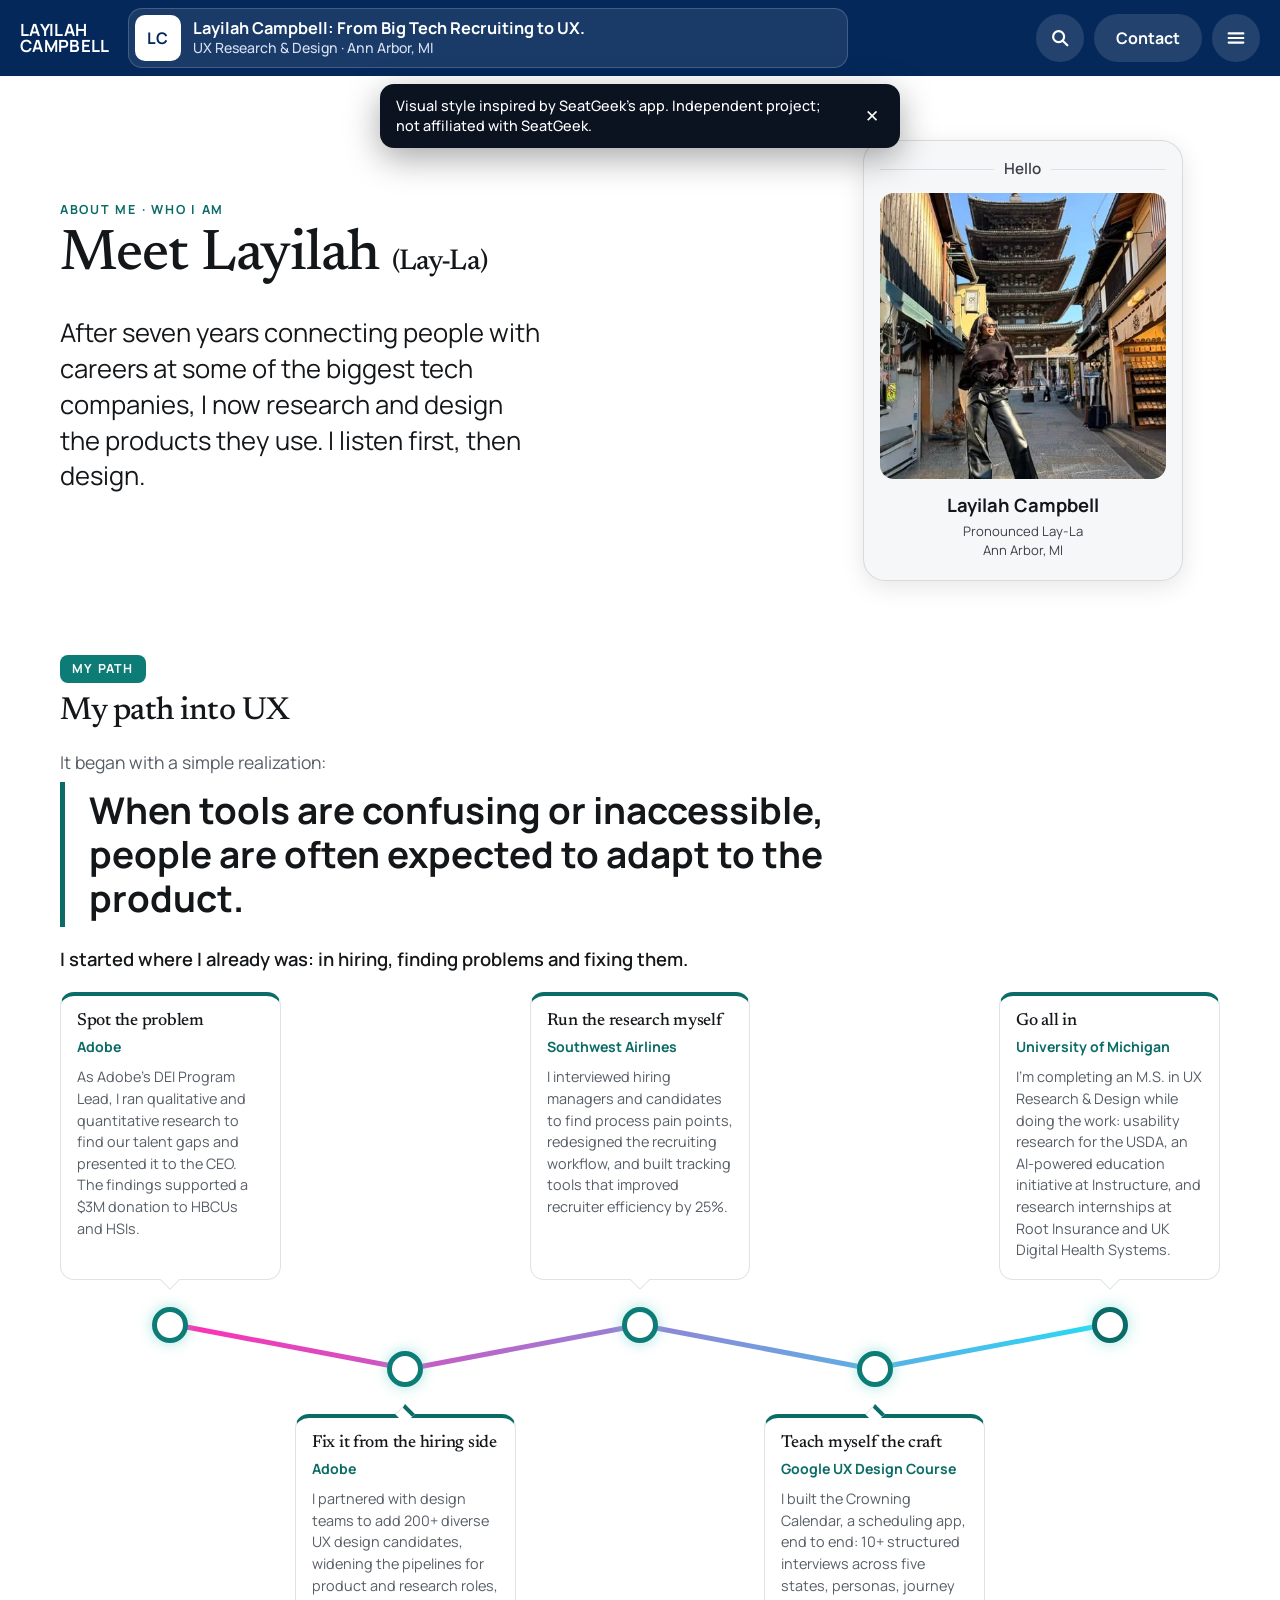
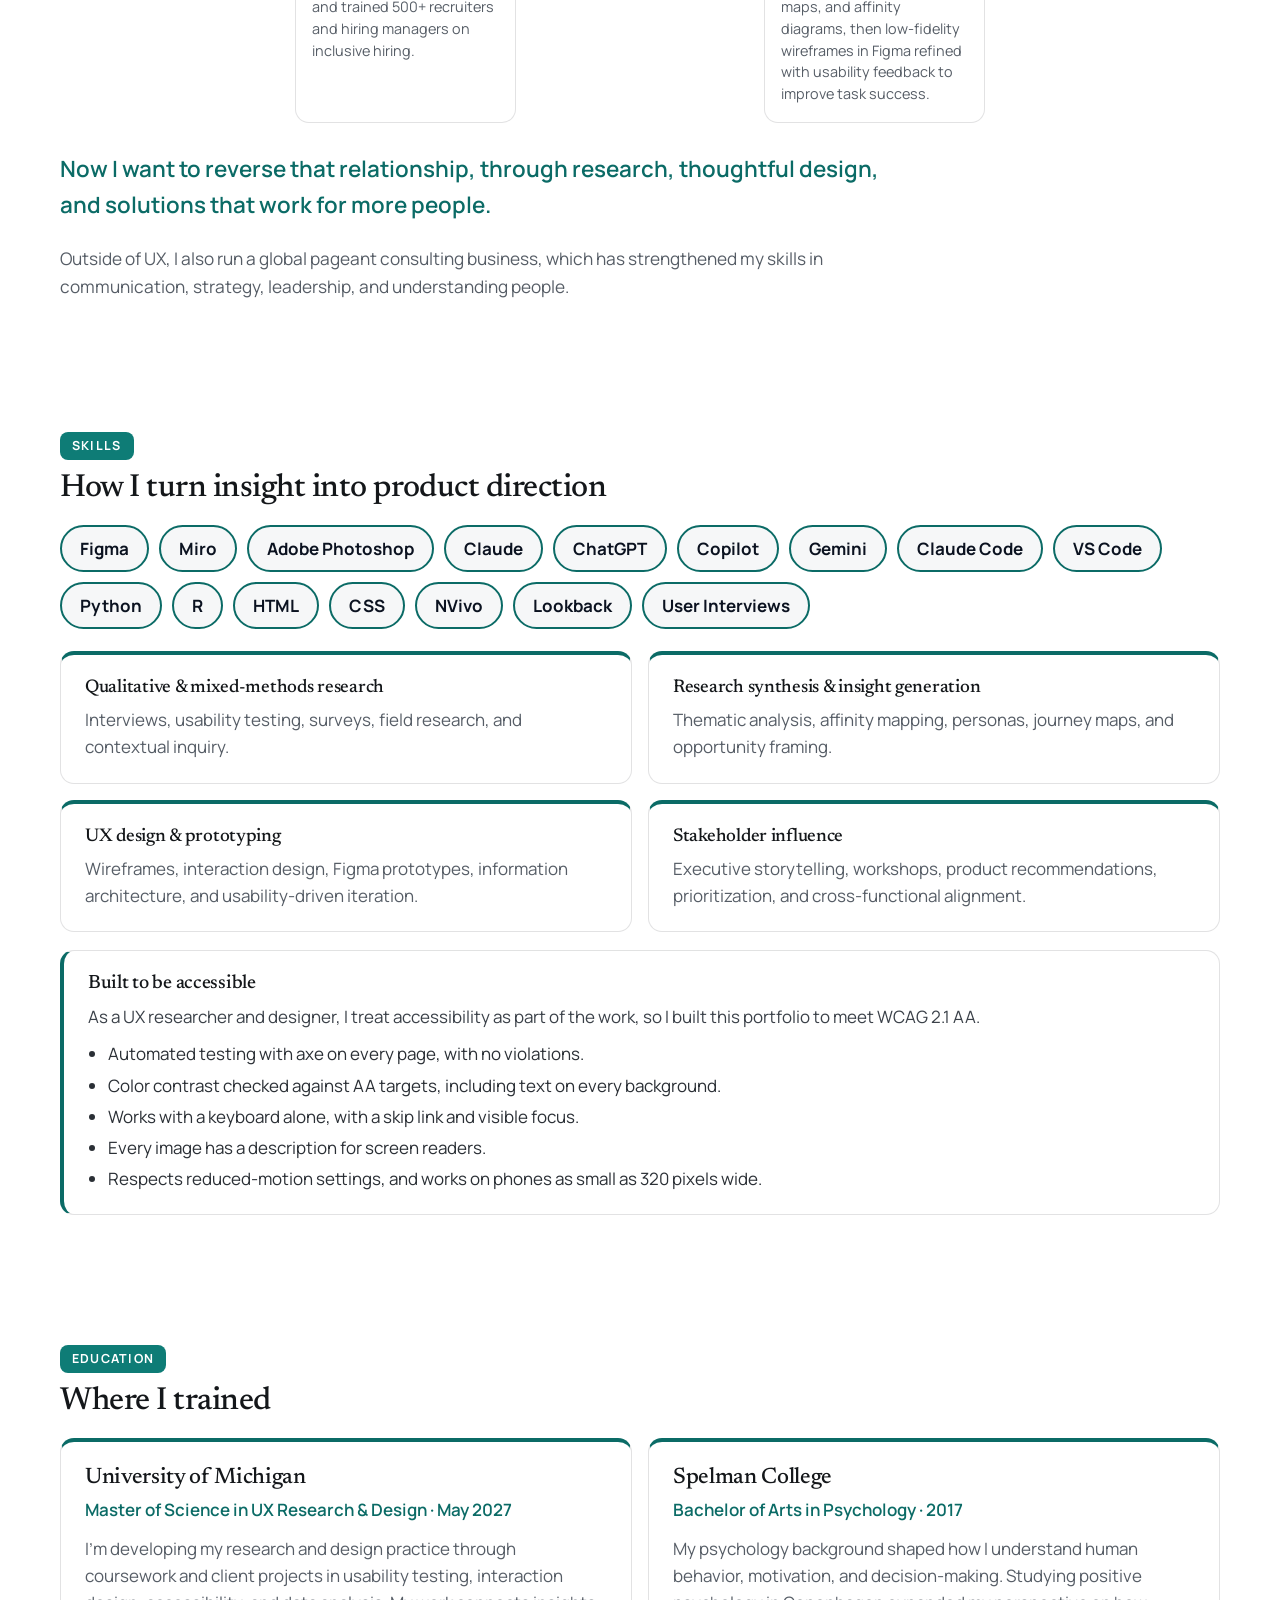
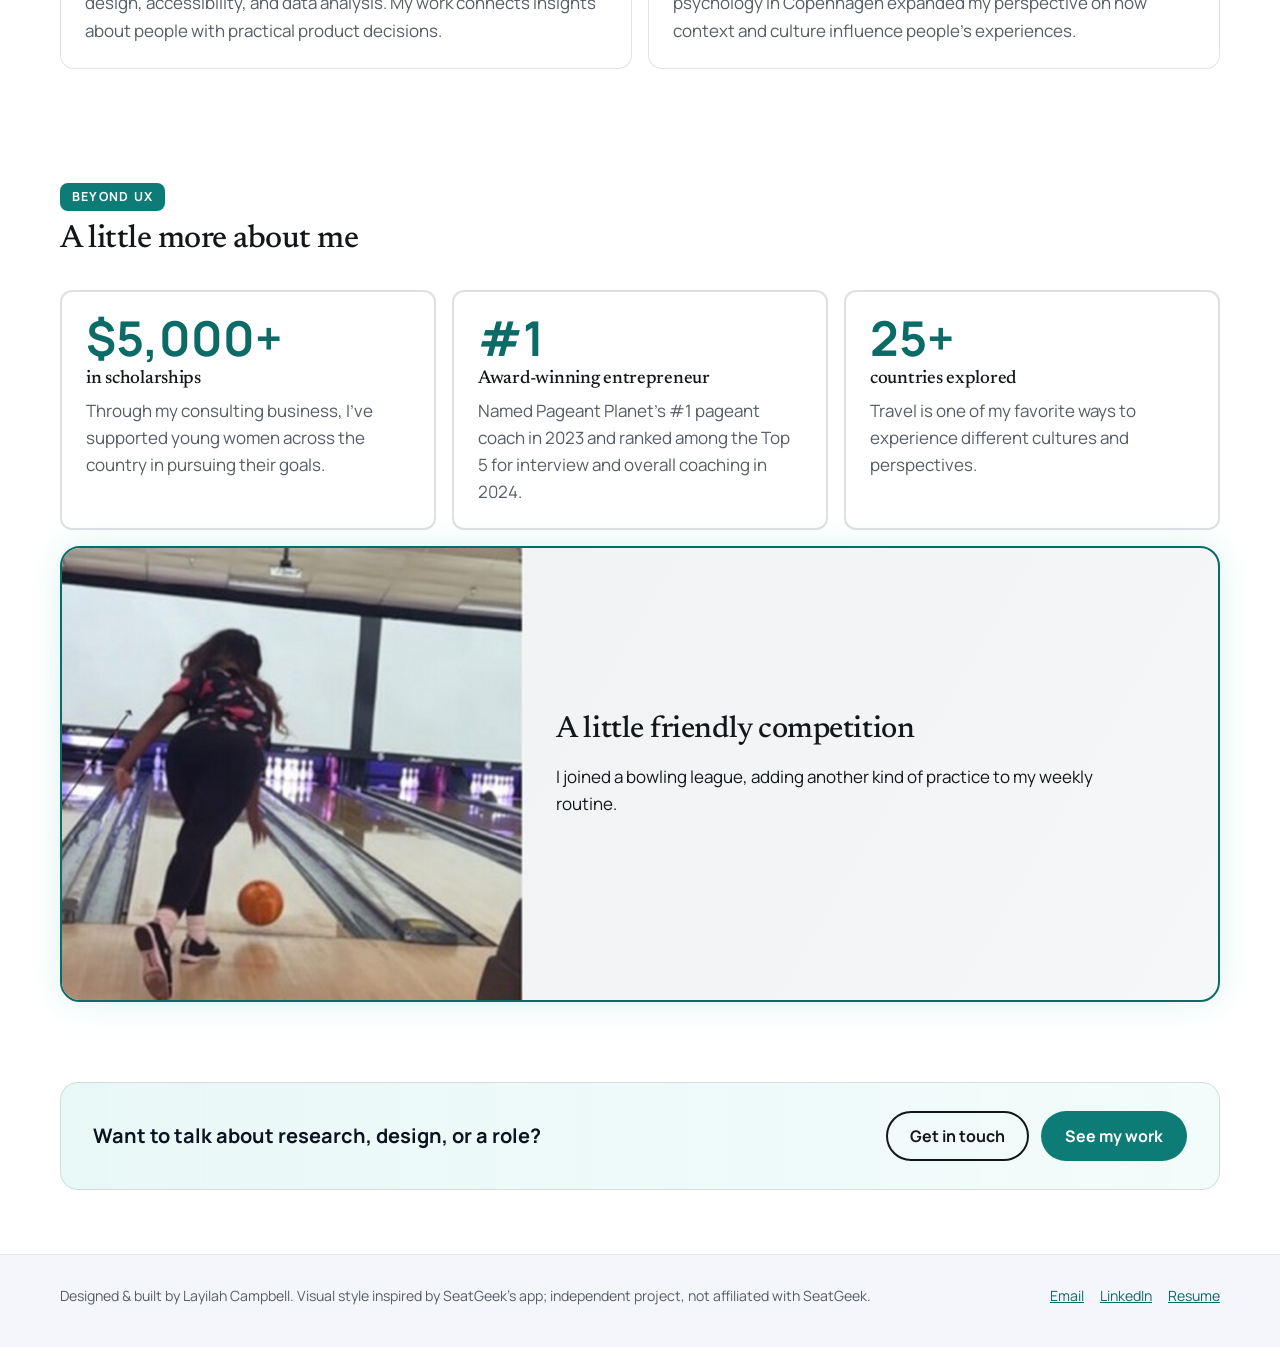
==== about.html @ 2d69c990 "Ticket-marketplace edition inspired by SeatGeek's event page Co-Authored-By: Claude Sonnet 5.5 <nore" ====
<!doctype html>
<html lang="en">
<head>
  <meta charset="utf-8">
  <meta name="viewport" content="width=device-width, initial-scale=1">
  <title>About Layilah Campbell | UX Researcher &amp; Designer</title>
  <meta name="description" content="From seven years of recruiting at Google, Adobe and Meta to UX research and design. Learn how Layilah works.">
  <meta property="og:type" content="website">
  <meta property="og:site_name" content="Layilah Campbell">
  <meta property="og:title" content="About Layilah Campbell | UX Researcher &amp; Designer">
  <meta property="og:description" content="From seven years of recruiting at Google, Adobe and Meta to UX research and design. Learn how Layilah works.">
  <meta property="og:image" content="https://layilahnasser.github.io/seatgeekportfolio/assets/img/og-card.jpg">
  <meta property="og:image:width" content="1200">
  <meta property="og:image:height" content="630">
  <meta property="og:image:alt" content="Layilah Campbell, UX research and design portfolio">
  <meta name="twitter:card" content="summary_large_image">
  <meta name="theme-color" content="#04285a">
  <link rel="icon" href="assets/favicon.svg" type="image/svg+xml">
  <link rel="stylesheet" href="css/styles.css">
</head>
<body data-page="about">
  <header id="hud" class="hud"></header>
  <main id="main" tabindex="-1"></main>
  <footer id="footer" class="footer"></footer>
  <script src="js/data.js"></script>
  <script src="js/main.js"></script>
  <script src="js/pages.js"></script>
</body>
</html>
---- css/styles.css ----
/* ==========================================================================
   Layilah Campbell: UX research and design portfolio
   A calm, neutral dark theme: charcoal surfaces, warm off-white text, one teal accent.
   Fonts (Manrope and Newsreader, SIL Open Font License) are hosted with the site.
   ========================================================================== */

@font-face { font-family: "Manrope"; src: url("../assets/fonts/Manrope-400.woff2") format("woff2"); font-weight: 400; font-display: swap; }
@font-face { font-family: "Manrope"; src: url("../assets/fonts/Manrope-500.woff2") format("woff2"); font-weight: 500; font-display: swap; }
@font-face { font-family: "Manrope"; src: url("../assets/fonts/Manrope-600.woff2") format("woff2"); font-weight: 600; font-display: swap; }
@font-face { font-family: "Manrope"; src: url("../assets/fonts/Manrope-700.woff2") format("woff2"); font-weight: 700; font-display: swap; }
@font-face { font-family: "Newsreader"; src: url("../assets/fonts/Newsreader-400.woff2") format("woff2"); font-weight: 400; font-display: swap; }
@font-face { font-family: "Newsreader"; src: url("../assets/fonts/Newsreader-500.woff2") format("woff2"); font-weight: 500; font-display: swap; }
@font-face { font-family: "Newsreader"; src: url("../assets/fonts/Newsreader-600.woff2") format("woff2"); font-weight: 600; font-display: swap; }

:root {
  --bg: #ffffff; --bg-2: #f6f7f8; --panel: #ffffff; --panel-2: #f6f7f8;
  --line: rgba(20, 23, 26, 0.12); --text: #14171a; --muted: #565d66;
  --pink: #0b6b66; --pink-strong: #0e7c76; --pink-soft: #0b5753;
  --cyan: #0b6b66; --blue: #0b6b66; --blue-strong: #0b5753; --lane-light: #2f6f6a;
  --gold: #b7791f; --wood-1: #d0915a; --wood-2: #8a5a2f;
  --strong: #14171a; --soft: #3a4048; --soft-2: #2a2f35; --bd: #dde0e4;
  --accent: #0b6b66; --gold-text: #7a4b00; --inset: #f6f7f8;
  --why-bg: #eef7f6; --why-bd: #b9dcd8; --why-label: #0b5753;
  --radius: 14px; --maxw: 1160px; --gutter: clamp(16px, 4vw, 40px);
  --font: "Manrope", system-ui, -apple-system, "Segoe UI", sans-serif;
  --script: "Newsreader", Georgia, "Times New Roman", serif;
  --serif: "Newsreader", Georgia, "Times New Roman", serif;
}

*,
*::before,
*::after { box-sizing: border-box; }

html { scroll-behavior: smooth; scroll-padding-top: 84px; }
@media (prefers-reduced-motion: reduce) {
  html { scroll-behavior: auto; }
  *, *::before, *::after { animation-duration: 0.001ms !important; animation-iteration-count: 1 !important; transition-duration: 0.001ms !important; }
}

body {
  margin: 0;
  font-family: var(--font);
  font-size: 17px;
  line-height: 1.6;
  color: var(--text);
  background-color: var(--bg);
  background-image: radial-gradient(ellipse 70% 40% at 50% -10%, rgba(106, 212, 201, 0.07), transparent 70%);
  background-attachment: fixed;
  overflow-x: hidden;
  -webkit-font-smoothing: antialiased;
}

img { max-width: 100%; display: block; }
a { color: var(--cyan); }
h1, h2, h3, h4 { line-height: 1.15; margin: 0 0 0.5em; font-weight: 700; letter-spacing: 0; }
/* Page titles use the logo's neon script */
h1 {
  font-family: var(--script); font-weight: 400; font-size: clamp(2.8rem, 6.5vw, 4.6rem); line-height: 1.05;
  color: var(--strong); -webkit-text-stroke: 0.07em var(--pink); paint-order: stroke fill; text-shadow: var(--neon-pink);
  padding: 0.05em 0.1em 0.1em 0; transform: rotate(-3deg); transform-origin: left center;
}
h1 .todo { -webkit-text-stroke: 0; text-shadow: none; }
h2 { font-size: clamp(1.6rem, 3.4vw, 2.4rem); }
h3 { font-size: 1.15rem; }
p { margin: 0 0 1em; }
.sr-only { position: absolute !important; width: 1px; height: 1px; padding: 0; margin: -1px; overflow: hidden; clip: rect(0, 0, 0, 0); white-space: nowrap; border: 0; }
:focus-visible { outline: 3px solid var(--cyan); outline-offset: 3px; border-radius: 6px; }
main { display: block; outline: none; }
main > * { width: min(var(--maxw), 100% - 2 * var(--gutter)); margin-inline: auto; }

.skip { position: absolute; left: -999px; top: 8px; background: var(--pink); color: var(--strong); padding: 8px 14px; border-radius: 8px; z-index: 100; }
.skip:focus { left: 8px; }

/* Placeholder text — remove by editing js/data.js */
.todo {
  outline: 1.5px dashed var(--pink);
  outline-offset: 1px;
  background: rgba(106, 212, 201, 0.09);
  color: var(--pink-soft);
  border-radius: 4px;
  padding: 0 4px;
}

/* ---------- Buttons, labels ---------- */
.btn {
  display: inline-flex; align-items: center; gap: 8px;
  padding: 12px 22px; border-radius: 999px;
  font: 700 1rem var(--font); text-decoration: none; cursor: pointer;
  border: 2px solid transparent; transition: transform 0.15s, box-shadow 0.2s, background 0.2s;
}
.btn:hover { transform: translateY(-2px); }
.btn--pink { background: var(--pink-strong); color: var(--strong); box-shadow: 0 0 0 0 rgba(106, 212, 201, 0.5), 0 8px 24px rgba(106, 212, 201, 0.35); }
.btn--pink:hover { box-shadow: 0 0 22px rgba(106, 212, 201, 0.7); }
.btn--ghost { border-color: var(--cyan); color: var(--cyan); background: transparent; }
.btn--ghost:hover { background: rgba(126, 224, 214, 0.1); }

.eyebrow { font-weight: 700; text-transform: uppercase; letter-spacing: 0.08em; font-size: 0.95rem; color: var(--cyan); -webkit-text-stroke: 0.12em #06201e; paint-order: stroke fill; text-shadow: 0 0 10px rgba(126, 224, 214, 0.45); margin-bottom: 0.6em; }
.lede { font-size: 1.15rem; color: var(--muted); max-width: 62ch; }
.h-sm { font-size: 1.2rem; text-transform: uppercase; letter-spacing: 0.1em; color: var(--pink-soft); margin: 0 0 1em; }
.h-sm--gap { margin-top: 1.8em; }

/* ---------- Top navigation ---------- */
.hud { position: sticky; top: 0; z-index: 50; padding: 10px var(--gutter); background: linear-gradient(rgba(13, 10, 20, 0.92), rgba(13, 10, 20, 0.75)); backdrop-filter: blur(8px); border-bottom: 1px solid var(--line); }
.hud-bar { display: flex; align-items: center; gap: 10px; max-width: var(--maxw); margin: 0 auto; }
.hud-links { display: flex; gap: 8px; list-style: none; margin: 0; padding: 0; overflow-x: auto; scrollbar-width: none; }
.hud-links::-webkit-scrollbar { display: none; }
.hud-pill {
  display: inline-block; white-space: nowrap; padding: 7px 16px; border-radius: 999px;
  font-weight: 700; font-size: 0.92rem; color: var(--strong); text-decoration: none;
  background: rgba(106, 212, 201, 0.16); border: 2px solid rgba(106, 212, 201, 0.7);
  transition: background 0.2s, border-color 0.2s;
}
.hud-pill:hover { background: rgba(106, 212, 201, 0.35); }
.hud-pill.is-active { background: var(--pink-strong); border-color: var(--pink); box-shadow: 0 0 14px rgba(106, 212, 201, 0.55); }
.hud-status { margin-left: auto; display: inline-flex; align-items: center; gap: 8px; white-space: nowrap; padding: 6px 14px; border-radius: 999px; font-weight: 700; font-size: 0.85rem; color: #f1d9a8; background: rgba(255, 176, 32, 0.12); border: 2px solid var(--gold); }
.hud-status .dot { width: 9px; height: 9px; border-radius: 50%; background: #3dff8b; box-shadow: 0 0 8px #3dff8b; }
@media (max-width: 720px) {
  .hud-status { display: none; }
  .hud { padding-inline: 12px; }
  .hud-bar, .hud-links { gap: 6px; }
  .hud-pill { padding: 5px 9px; font-size: 0.78rem; }
}

/* ---------- Logo (name + title) ---------- */
.logo {
  --size: 44px;
  font-size: var(--size);
  display: inline-grid; grid-template-columns: auto auto; grid-template-areas: "script mark" "title title";
  align-items: end; column-gap: 0.08em; text-decoration: none; line-height: 1;
}
.logo--sm { --size: 30px; }
.logo-script { grid-area: script; display: flex; flex-direction: column; transform: rotate(-8deg); transform-origin: left bottom; }
.logo-first, .logo-last {
  font-family: var(--script); color: var(--strong); font-weight: 400;
  -webkit-text-stroke: 0.075em var(--pink); paint-order: stroke fill; text-shadow: var(--neon-pink);
}
.logo-first { font-size: 0.48em; margin-left: 0.1em; margin-bottom: -0.12em; }
.logo-last { font-size: 1em; padding-right: 0.05em; }
.logo-mark { grid-area: mark; width: 1.15em; height: auto; align-self: center; filter: drop-shadow(0 0 0.06em rgba(106, 212, 201, 0.6)); }
.logo-title {
  grid-area: title; justify-self: end; margin-top: 0.05em;
  font: 700 0.27em/1 var(--font); letter-spacing: 0.02em; text-transform: uppercase; color: var(--cyan);
  -webkit-text-stroke: 0.14em #06201e; paint-order: stroke fill; text-shadow: 0 0 0.3em rgba(126, 224, 214, 0.55);
}

/* ---------- Profile card: photo, school and program ---------- */
.player-card {
  position: relative; margin: 0; width: 100%; max-width: 340px; padding: 14px 16px 34px; text-align: center;
  border-radius: 26px; background: linear-gradient(180deg, #f6f7f8, #f6f7f8);
  border: 3px solid var(--cyan);
  box-shadow: 0 0 0 1px rgba(126, 224, 214, 0.35), 0 0 26px rgba(126, 224, 214, 0.55), 0 0 80px rgba(126, 224, 214, 0.22), inset 0 0 24px rgba(126, 224, 214, 0.14);
}
.pc-school { display: flex; align-items: center; gap: 10px; margin: 0 0 12px; font-weight: 700; font-size: 1.05rem; color: var(--strong); }
.pc-school::before, .pc-school::after { content: ""; flex: 1; height: 2px; background: var(--pink); box-shadow: 0 0 8px var(--pink); }
.pc-photo { aspect-ratio: 1 / 1; overflow: hidden; border: 3px solid var(--pink); border-radius: 14px; background: #f6f7f8; box-shadow: 0 0 16px rgba(106, 212, 201, 0.5); }
.pc-photo img { width: 100%; height: 100%; object-fit: cover; object-position: 50% 25%; }
.pc-info { display: flex; flex-direction: column; gap: 2px; margin-top: 12px; }
.pc-info strong { font-size: 1.15rem; color: var(--strong); }
.pc-info span { font-size: 0.82rem; color: var(--soft); line-height: 1.35; }
.pc-ball { position: absolute; right: -36px; bottom: -44px; width: 76px; height: 76px; filter: drop-shadow(0 8px 12px rgba(0, 0, 0, 0.65)); }
.player-card--about { justify-self: center; max-width: 320px; margin: 0 22px 22px 0; }

/* ---------- Home hero (banner: name + headline left, player card + lane right) ---------- */
.hero {
  position: relative; isolation: isolate; display: grid; grid-template-columns: 1.1fr 0.9fr; align-items: center; gap: 28px;
  min-height: 620px; margin-top: 20px; padding: clamp(28px, 4.5vw, 56px); border-radius: 28px; overflow: hidden;
  border: 1px solid rgba(255, 255, 255, 0.1);
  background:
    radial-gradient(ellipse 60% 70% at 14% 42%, rgba(60, 140, 130, 0.3), transparent 70%),
    linear-gradient(105deg, #f6f7f8 0%, #f6f7f8 55%, #f6f7f8 100%);
}
.hero::before { /* speed streaks behind the headline */
  content: ""; position: absolute; inset: 0; z-index: -1; pointer-events: none;
  background:
    linear-gradient(90deg, transparent, rgba(106, 212, 201, 0.38) 45%, transparent 90%) 8% 56% / 62% 2px no-repeat,
    linear-gradient(90deg, transparent, rgba(60, 140, 130, 0.34) 50%, transparent) 22% 64% / 55% 3px no-repeat,
    linear-gradient(90deg, transparent, rgba(106, 212, 201, 0.25) 50%, transparent) 4% 72% / 60% 1px no-repeat,
    linear-gradient(90deg, transparent, rgba(106, 212, 201, 0.3) 40%, transparent) 30% 38% / 50% 2px no-repeat,
    linear-gradient(90deg, transparent, rgba(60, 140, 130, 0.28) 50%, transparent) 10% 84% / 45% 1px no-repeat;
}
.hero-bg { position: absolute; inset: 0; z-index: -1; overflow: hidden; }
.hero-lane { position: absolute; inset: 0; perspective: 760px; perspective-origin: 90% 0%; }
.hero-lane-plane { position: absolute; left: 93%; bottom: -150px; width: 420px; margin-left: -210px; height: 1250px; transform-origin: 50% 100%; transform: rotateX(70deg); transform-style: preserve-3d; }
.hero-lane-plane::after { content: ""; position: absolute; inset: 0; pointer-events: none; background: linear-gradient(to bottom, rgba(10, 12, 15, 0.85), transparent 14%); }
.hero-lane .pin-spot { width: 18px; height: 18px; left: calc(50% + var(--x) * 30px - 9px); bottom: calc(100% - 230px + var(--r) * 64px - 9px); }
.hero-lane .pin-wrap { width: 54px; height: 158px; left: calc(50% + var(--x) * 30px - 27px); bottom: calc(100% - 230px + var(--r) * 64px); transform: rotateX(-70deg); }
.hero-stats { display: flex; flex-direction: column; margin: 0 0 18px; font: italic 500 0.95rem var(--font); color: rgba(255, 255, 255, 0.9); line-height: 1.5; }
.hero-copy { position: relative; z-index: 2; }
.hero-title {
  max-width: 13em; margin: 0.45em 0 0.4em; padding: 0; transform: none; -webkit-text-stroke: 0; paint-order: normal;
  font-family: var(--font); font-weight: 700; font-size: clamp(2.1rem, 4.7vw, 3.5rem); line-height: 1.08; letter-spacing: 0;
  color: var(--cyan); text-shadow: 0 0 24px rgba(126, 224, 214, 0.3);
}
.hero-tagline { font-size: clamp(1.05rem, 1.7vw, 1.2rem); max-width: 34em; color: var(--strong); margin: 0; }
.hero-ctas { display: flex; flex-wrap: wrap; gap: 12px; margin-top: 1.5em; }
.hero-scene { position: relative; z-index: 2; display: flex; justify-content: center; padding: 0 clamp(70px, 12vw, 150px) 22px 0; }
/* the logo on the hero is just the neon name; the title lives on the player card */
.logo--xl { --size: clamp(54px, 8.4vw, 98px); }
.logo--xl .logo-mark, .logo--xl .logo-title { display: none; }
.logo--xl .logo-script { align-items: flex-start; }
.logo--xl .logo-first { font-size: 0.9em; margin: 0 0 -0.12em 0.05em; }
.logo--xl .logo-last { margin-left: 0.32em; }

@media (max-width: 900px) {
  .hero { grid-template-columns: 1fr; min-height: 0; gap: 36px; padding-bottom: 48px; }
  .hero-bg { top: 52%; } /* keep the lane (and pins) clear of the text on small screens */
  .hero-lane-plane { left: 50%; width: 360px; margin-left: -180px; bottom: -200px; }
  .hero-scene { padding: 0 22px 22px 0; }
}

/* ---------- Sections ---------- */
.section { padding: 56px 0; }
.section-head { margin-bottom: 26px; }
.section-head h2 { margin-bottom: 0.3em; }
.narrow { max-width: 760px; }
.prose p { font-size: 1.1rem; }

/* ---------- Project table (Project / Focus / Approach / Case study) ---------- */
.scoreboard {
  --cols: minmax(270px, 2.2fr) 1.1fr 1.5fr 200px;
  background: linear-gradient(180deg, var(--inset), #f6f7f8); border: 2px solid var(--bd); border-radius: 18px; overflow: hidden;
  box-shadow: 0 20px 60px rgba(0, 0, 0, 0.5), 0 0 40px rgba(60, 140, 130, 0.15);
}
.sb-head, .sb-row { display: grid; grid-template-columns: var(--cols); align-items: center; }
.sb-head { background: rgba(10, 12, 15, 0.85); color: var(--muted); font-size: 0.8rem; text-transform: uppercase; letter-spacing: 0.1em; font-weight: 700; border-bottom: 1px solid var(--line); }
.sb-head > span { padding: 14px 16px; }
.sb-h { display: flex; flex-direction: column; align-items: center; gap: 4px; border-left: 1px solid var(--line); }
.sb-h b { display: grid; place-items: center; width: 26px; height: 26px; border: 2px solid var(--pink); border-radius: 6px; color: var(--strong); font-size: 0.85rem; box-shadow: 0 0 8px rgba(106, 212, 201, 0.5); }
.sb-h small { font-size: 0.72rem; color: var(--strong); letter-spacing: 0.08em; }
.sb-list { list-style: none; margin: 0; padding: 0; }
.sb-row { text-decoration: none; color: var(--text); border-top: 1px solid var(--line); transition: background 0.18s; }
.sb-list li:first-child .sb-row { border-top: 0; }
.sb-list li:nth-child(odd) .sb-row { background: rgba(255, 255, 255, 0.025); }
.sb-row:hover, .sb-row:focus-visible { background: var(--blue-strong); outline: none; }
.sb-row:focus-visible { box-shadow: inset 0 0 0 3px var(--cyan); }
.sb-row > span { padding: 14px 16px; }
.sb-project { display: flex; align-items: center; gap: 14px; }
.sb-ball { flex: none; width: 34px; height: 34px; transition: transform 0.7s cubic-bezier(0.25, 0.6, 0.35, 1); }
.sb-row:hover .sb-ball { transform: translateX(8px) rotate(34deg); } /* rolls sideways: rotation = distance / radius */
.sb-num { flex: none; font-size: 1.25rem; min-width: 1.6em; }
.sb-title { display: flex; flex-direction: column; line-height: 1.3; min-width: 0; }
.sb-title strong { font-size: 1.08rem; }
.sb-title small { color: var(--muted); font-size: 0.88rem; }
.sb-row:hover .sb-title small { color: var(--strong); }
.sb-cell { font-size: 0.98rem; line-height: 1.35; border-left: 1px solid var(--line); align-self: stretch; display: flex; align-items: center; }
.sb-go { display: flex; justify-content: center; }
.sb-btn { display: inline-flex; gap: 8px; align-items: center; white-space: nowrap; padding: 9px 18px; border: 2px solid var(--cyan); border-radius: 999px; color: var(--strong); font-weight: 700; font-size: 0.92rem; transition: background 0.18s, color 0.18s; }
.sb-row:hover .sb-btn { background: #fff; color: #0f1114; border-color: #fff; }
.sb-foot { display: flex; gap: 14px; align-items: center; padding: 12px 18px; font-size: 0.85rem; color: var(--muted); background: rgba(10, 12, 15, 0.85); border-top: 1px solid var(--line); }
.sb-pins { color: var(--pink); letter-spacing: 1px; font-size: 0.7rem; white-space: nowrap; }
@media (max-width: 900px) {
  .sb-head { display: none; }
  .sb-row { grid-template-columns: 1fr; gap: 0; }
  .sb-row > span { padding: 6px 16px; }
  .sb-project { padding-top: 14px !important; }
  .sb-cell { border-left: 0; display: block; font-size: 0.92rem; color: var(--muted); }
  .sb-cell::before { content: attr(data-label) ": "; color: var(--strong); font-weight: 700; }
  .sb-row:hover .sb-cell { color: var(--strong); }
  .sb-go { justify-content: flex-start; padding-bottom: 14px !important; }
  .sb-pins { display: none; }
}

/* ---------- Home link tiles ---------- */
.tablet-row { display: grid; grid-template-columns: repeat(4, 1fr); gap: 14px; }
.tablet {
  display: flex; flex-direction: column; gap: 2px; padding: 18px 18px 20px; border-radius: 14px; text-decoration: none; color: var(--text);
  background: linear-gradient(160deg, #eef0f2, var(--inset)); border: 2px solid var(--bd); transform: perspective(600px) rotateY(0deg);
  transition: transform 0.2s, border-color 0.2s, box-shadow 0.2s;
}
.tablet:hover { border-color: var(--pink); box-shadow: 0 0 20px rgba(106, 212, 201, 0.3); transform: translateY(-3px); }
.tablet-k { font-size: 0.75rem; text-transform: uppercase; letter-spacing: 0.1em; color: var(--pink); font-weight: 700; }
.tablet strong { font-size: 1.3rem; }
.tablet span:last-child { color: var(--muted); font-size: 0.92rem; }
@media (max-width: 860px) { .tablet-row { grid-template-columns: repeat(2, 1fr); } }

/* ---------- Generic page head ---------- */
.page-head { padding: 64px 0 16px; }
.page-head--split { display: grid; grid-template-columns: 1.3fr 0.7fr; gap: 32px; align-items: center; }
.page-head--row { display: flex; flex-wrap: wrap; justify-content: space-between; align-items: flex-end; gap: 20px; }
@media (max-width: 760px) { .page-head--split { grid-template-columns: 1fr; }  }

/* ---------- About ---------- */
.card-grid { display: grid; grid-template-columns: repeat(3, 1fr); gap: 16px; }
.card { padding: 22px; background: var(--panel); border: 1px solid var(--line); border-radius: var(--radius); }
.card p { color: var(--muted); margin: 0; }
.card-k { font-size: 0.85rem; text-transform: uppercase; letter-spacing: 0.08em; font-weight: 700; color: var(--pink) !important; margin-bottom: 6px !important; }
.card-v { font-size: 1.5rem; margin: 0 0 8px; }
.h-md { font-size: clamp(1.5rem, 3vw, 2rem); margin-bottom: 18px; }
.lede--big { font-size: clamp(1.25rem, 2.4vw, 1.6rem); color: var(--text); line-height: 1.4; max-width: 30ch; }
.about-p { color: var(--muted); max-width: 56ch; font-size: 1.08rem; }
.tool-row { display: flex; flex-wrap: wrap; gap: 10px; list-style: none; padding: 0; margin: 0 0 22px; }
.tool-row li { padding: 8px 18px; border-radius: 999px; font-weight: 700; background: var(--panel-2); border: 2px solid var(--cyan); }
.cap-grid { display: grid; grid-template-columns: repeat(2, 1fr); gap: 16px; }
.cap { padding: 22px 24px; background: var(--panel); border: 1px solid var(--line); border-top: 4px solid var(--pink); border-radius: var(--radius); }
.cap h3 { margin-bottom: 8px; }
.cap p { margin: 0; color: var(--muted); }
@media (max-width: 700px) { .cap-grid { grid-template-columns: 1fr; } }
.card-num { display: inline-block; font-weight: 700; color: var(--pink); margin-bottom: 8px; }
.cta-band { display: flex; flex-wrap: wrap; align-items: center; justify-content: space-between; gap: 16px; padding: 28px 32px; margin-block: 24px 64px; border-radius: 18px; background: linear-gradient(90deg, rgba(106, 212, 201, 0.15), rgba(126, 224, 214, 0.1)); border: 1px solid var(--line); }
.cta-band p { margin: 0; font-size: 1.25rem; font-weight: 700; }
@media (max-width: 860px) { .card-grid { grid-template-columns: 1fr; } }

/* ---------- Work ---------- */
.rack { display: grid; grid-template-columns: repeat(auto-fill, minmax(320px, 1fr)); gap: 20px; }
.rack-card { display: flex; flex-direction: column; text-decoration: none; color: var(--text); background: var(--panel); border: 2px solid var(--bd); border-radius: 18px; overflow: hidden; transition: transform 0.2s, border-color 0.2s, box-shadow 0.2s; }
.rack-card:hover, .rack-card:focus-visible { transform: translateY(-4px); border-color: var(--ball); box-shadow: 0 0 26px color-mix(in srgb, var(--ball) 40%, transparent); outline: none; }
.rack-media { position: relative; aspect-ratio: 16 / 9; display: grid; place-items: center; background: radial-gradient(circle at 50% 120%, color-mix(in srgb, var(--ball) 45%, transparent), transparent 60%), var(--inset); }
.rack-media img { position: absolute; inset: 0; width: 100%; height: 100%; object-fit: cover; }
.rack-ball { width: 96px; height: 96px; position: relative; filter: drop-shadow(0 10px 18px rgba(0, 0, 0, 0.6)); transition: transform 0.8s cubic-bezier(0.25, 0.6, 0.35, 1); }
.rack-media img + .rack-ball { position: absolute; right: 14px; bottom: 14px; width: 52px; height: 52px; }
.rack-card:hover .rack-ball { transform: translateX(26px) rotate(31deg); }
.rack-body { padding: 18px 20px 22px; display: flex; flex-direction: column; flex: 1; }
.rack-body h2 { font-size: 1.4rem; margin-bottom: 0.25em; }
.rack-body > p { color: var(--muted); }
.rack-lane { font-size: 0.78rem; text-transform: uppercase; letter-spacing: 0.1em; font-weight: 700; color: var(--ball) !important; margin-bottom: 4px; }
.rack-meta { display: flex; gap: 22px; margin: 4px 0 16px; font-size: 0.9rem; }
.rack-meta dt { color: var(--muted); font-size: 0.75rem; text-transform: uppercase; letter-spacing: 0.08em; }
.rack-meta dd { margin: 0; }
.rack-go { margin-top: auto; font-weight: 700; color: var(--cyan); }
.tags { display: flex; flex-wrap: wrap; gap: 6px; list-style: none; padding: 0; margin: 0 0 12px; }
.tags li { font-size: 0.8rem; font-weight: 600; padding: 3px 10px; border-radius: 999px; background: rgba(255, 255, 255, 0.07); border: 1px solid var(--line); }

/* ---------- Resume ---------- */
.resume-grid { display: grid; grid-template-columns: 1.6fr 0.9fr; gap: 40px; }
.timeline { list-style: none; margin: 0 0 40px; padding: 0 0 0 22px; border-left: 3px solid var(--bd); }
.timeline > li { position: relative; padding: 0 0 26px; }
.timeline > li::before { content: ""; position: absolute; left: -32px; top: 4px; width: 17px; height: 17px; border-radius: 50%; background: var(--pink); box-shadow: 0 0 10px var(--pink); border: 3px solid var(--bg); }
.tl-head { display: flex; flex-wrap: wrap; justify-content: space-between; gap: 6px 16px; }
.tl-head h3, .tl-head h4 { margin: 0; font-size: 1.15rem; }
.tl-dates { font-size: 0.88rem; color: var(--muted); font-weight: 600; }
.tl-org { color: var(--cyan); font-weight: 600; margin: 2px 0 8px; }
.timeline ul { margin: 0; padding-left: 20px; color: var(--muted); }
.skills { align-self: start; position: sticky; top: 90px; padding: 22px; background: var(--panel); border: 1px solid var(--line); border-radius: var(--radius); }
.skill-block h3 { font-size: 0.95rem; margin-bottom: 8px; }
@media (max-width: 860px) { .resume-grid { grid-template-columns: 1fr; } .skills { position: static; } }

/* ---------- Contact ---------- */
.contact-list { margin: 28px 0 0; display: grid; gap: 12px; }
.contact-list > div { display: grid; grid-template-columns: 96px 1fr; gap: 12px; align-items: baseline; padding-bottom: 12px; border-bottom: 1px solid var(--line); }
.contact-list dt { color: var(--muted); font-size: 0.85rem; text-transform: uppercase; letter-spacing: 0.08em; font-weight: 700; }
.contact-list dd { margin: 0; }
.contact-list a { font-weight: 600; word-break: break-word; }

/* ---------- Case study ---------- */
.case-hero { padding: 40px 0 10px; }
.back { display: inline-block; margin-bottom: 24px; font-weight: 700; text-decoration: none; }
.case-title { display: flex; gap: 22px; align-items: center; }
.case-ball { width: 84px; height: 84px; flex: none; filter: drop-shadow(0 0 18px color-mix(in srgb, var(--ball) 60%, transparent)); }
.case-title h1 { margin-bottom: 0.15em; }
.case-meta { display: grid; grid-template-columns: repeat(4, 1fr); gap: 1px; margin: 28px 0; background: var(--line); border-radius: 14px; overflow: hidden; border: 1px solid var(--line); }
.case-meta > div { padding: 14px 16px; background: var(--panel); }
.case-meta dt { font-size: 0.75rem; text-transform: uppercase; letter-spacing: 0.1em; color: var(--muted); font-weight: 700; }
.case-meta dd { margin: 2px 0 0; font-weight: 600; }
@media (max-width: 760px) { .case-meta { grid-template-columns: repeat(2, 1fr); } .case-ball { width: 56px; height: 56px; } }

.case-layout { display: block; padding-bottom: 60px; }

.case-body { min-width: 0; }
.frame { padding: 8px 0 48px; }
.frame + .frame { border-top: 1px solid var(--line); padding-top: 40px; }
.frame-head { display: flex; align-items: center; gap: 14px; flex-wrap: wrap; margin-bottom: 14px; }
.frame-head h2 { margin: 0; }
.frame-no { font-size: 0.75rem; text-transform: uppercase; letter-spacing: 0.1em; font-weight: 700; padding: 4px 10px; border-radius: 8px; color: #0f1114; background: var(--ball); }
.frame h3 { margin-top: 1.4em; color: var(--pink-soft); }
.frame p { max-width: 70ch; }
.callout { font-size: 1.25rem; font-weight: 600; padding: 18px 22px; border-radius: 12px; border-left: 5px solid var(--ball); background: var(--panel); max-width: none !important; }
.method-grid, .decision-grid { display: grid; grid-template-columns: repeat(auto-fit, minmax(220px, 1fr)); gap: 14px; margin: 18px 0; }
.method, .decision { padding: 18px; background: var(--panel); border: 1px solid var(--line); border-radius: 12px; }
.method h3 { margin: 0 0 6px; font-size: 1rem; color: var(--text); }
.method p, .decision p { margin: 0; color: var(--muted); font-size: 0.95rem; }
.decision h4 { margin: 0 0 6px; }
.insights { padding-left: 0; list-style: none; counter-reset: ins; display: grid; gap: 10px; }
.insights li { counter-increment: ins; position: relative; padding: 12px 16px 12px 52px; background: var(--panel); border-radius: 10px; }
.insights li::before { content: counter(ins); position: absolute; left: 14px; top: 11px; width: 26px; height: 26px; display: grid; place-items: center; border-radius: 50%; background: var(--pink-strong); font-weight: 700; font-size: 0.85rem; }
.two-col { display: grid; grid-template-columns: 1fr 1fr; gap: 24px; }
@media (max-width: 760px) { .two-col { grid-template-columns: 1fr; } }
.iterations { list-style: none; padding: 0; margin: 0; display: grid; gap: 22px; }
.iteration { display: grid; grid-template-columns: 1fr 1.1fr; gap: 22px; align-items: start; padding: 18px; background: var(--panel); border-radius: 14px; border: 1px solid var(--line); }
.iteration h3 { margin-top: 0; }
.iteration .shot { margin: 0; }
@media (max-width: 760px) { .iteration { grid-template-columns: 1fr; } }
.shots { display: grid; grid-template-columns: repeat(auto-fit, minmax(260px, 1fr)); gap: 16px; }
.results { display: grid; grid-template-columns: repeat(auto-fit, minmax(150px, 1fr)); gap: 12px; margin-bottom: 20px; }
.result { padding: 18px; border-radius: 12px; text-align: center; background: linear-gradient(160deg, rgba(60, 140, 130, 0.35), rgba(60, 140, 130, 0.1)); border: 1px solid rgba(60, 140, 130, 0.6); }
.result strong { display: block; font-size: 1.8rem; font-weight: 700; }
.result span { color: var(--muted); font-size: 0.85rem; }

.shot { margin: 20px 0; }
.shot img { border-radius: 12px; border: 1px solid var(--line); width: 100%; }
.shot figcaption { margin-top: 8px; font-size: 0.85rem; color: var(--muted); }
.shot-ph { aspect-ratio: 16 / 9; display: grid; place-content: center; text-align: center; gap: 4px; border-radius: 12px; border: 2px dashed rgba(255, 255, 255, 0.16); background: repeating-linear-gradient(135deg, rgba(255, 255, 255, 0.02) 0 12px, transparent 12px 24px), #14171b; color: var(--muted); }
.shot-ph span { font-weight: 700; color: var(--pink-soft); }
.shot-ph small { font-size: 0.8rem; }
.shot--empty figcaption { display: none; }
.shot--hero .shot-ph { aspect-ratio: 21 / 9; }


@media (max-width: 900px) {
        }

/* ---------- Footer ---------- */
.footer { border-top: 1px solid var(--line); padding: 30px var(--gutter) 40px; margin-top: 30px; background: rgba(10, 12, 15, 0.6); }
.footer-inner { max-width: var(--maxw); margin: 0 auto; display: flex; flex-wrap: wrap; align-items: center; justify-content: space-between; gap: 16px; }
.footer p { margin: 0; color: var(--muted); font-size: 0.88rem; }
.footer-links { display: flex; gap: 16px; }

/* ---------- About: story frames ---------- */
.h1-sub { font-size: 0.5em; white-space: nowrap; }
.frame-pill { display: inline-block; margin-bottom: 10px; padding: 4px 12px; border-radius: 8px; font-size: 0.78rem; font-weight: 700; text-transform: uppercase; letter-spacing: 0.1em; color: #0f1114; background: var(--pink); }
.narrow-wide { max-width: 860px; margin-left: max(var(--gutter), calc((100% - var(--maxw)) / 2)); margin-right: auto; }
.path-lead { margin: 0 0 6px; color: var(--muted); font-size: 1.1rem; }
.path-quote { margin: 0 0 18px; padding: 6px 0 6px 24px; border-left: 5px solid var(--pink); }
.path-quote p { margin: 0; font-size: clamp(1.5rem, 3.4vw, 2.3rem); line-height: 1.2; font-weight: 700; color: var(--strong); }
.path-turn { font-size: clamp(1.15rem, 2vw, 1.4rem); color: var(--cyan); font-weight: 600; max-width: 32em; }
.path-extra { color: var(--muted); font-size: 1.08rem; max-width: 40em; }
.edu-grid { display: grid; grid-template-columns: repeat(2, 1fr); gap: 16px; }
.edu { padding: 24px; background: var(--panel); border: 1px solid var(--line); border-top: 4px solid var(--cyan); border-radius: var(--radius); }
.edu h3 { font-size: 1.4rem; margin-bottom: 4px; }
.edu-program { color: var(--cyan); font-weight: 600; margin-bottom: 12px; }
.edu p:last-child { margin: 0; color: var(--muted); }
.more-grid { display: grid; grid-template-columns: repeat(3, 1fr); gap: 16px; margin-bottom: 16px; }
.more { padding: 22px 24px; background: var(--panel); border: 1px solid var(--line); border-radius: var(--radius); }
.more-v { margin: 0; font-size: clamp(2.2rem, 4vw, 3rem); line-height: 1; font-weight: 700; color: var(--cyan); text-shadow: 0 0 18px rgba(126, 224, 214, 0.35); }
.more h3 { margin: 6px 0 8px; font-size: 1.15rem; }
.more p:last-child { margin: 0; color: var(--muted); }
.league { position: relative; display: grid; grid-template-columns: minmax(200px, 0.8fr) 1.2fr; gap: 0; overflow: hidden; border-radius: 20px; background: linear-gradient(120deg, #eef0f2, var(--inset)); border: 2px solid var(--pink); box-shadow: 0 0 30px rgba(106, 212, 201, 0.25); }
.league-photo { margin: 0; min-height: 260px; }
.league-photo img { width: 100%; height: 100%; object-fit: cover; }
.league-body { position: relative; align-self: center; padding: 28px 32px; }
.league-body h3 { font-size: clamp(1.4rem, 2.6vw, 1.9rem); }
.league-body p { color: var(--text); max-width: 32em; }
.league-tie { color: var(--pink-soft) !important; font-weight: 600; margin-bottom: 0; }
.league-ball { position: absolute; right: 22px; bottom: 18px; width: 48px; height: 48px; }
.cta-actions { display: flex; flex-wrap: wrap; gap: 12px; }
@media (max-width: 860px) {
  .edu-grid, .more-grid { grid-template-columns: 1fr; }
  .league { grid-template-columns: 1fr; }
  .league-photo { min-height: 0; aspect-ratio: 16 / 10; }
  .league-body { padding: 22px; }
  .league-ball { display: none; }
}

.path-bridge { margin: 0 0 18px; font-size: 1.15rem; color: var(--strong); font-weight: 600; max-width: 34em; }

/* ---------- Journey map (About, Frame 1) ---------- */
.jmap-wrap { position: relative; margin: 8px 0 28px; }
.jmap { list-style: none; margin: 0; padding: 0; display: grid; grid-template-columns: repeat(var(--n), 1fr); grid-template-rows: auto 110px auto; column-gap: 14px; }
.jline { grid-column: 1 / -1; grid-row: 2; list-style: none; pointer-events: none; z-index: 0; }
.jline svg { display: block; width: 100%; height: 100%; }
.path-section .path-lead, .path-section .path-quote, .path-section .path-bridge, .path-section .path-turn, .path-section .path-extra { max-width: 860px; }
.jstep { display: contents; }
.jcard {
  position: relative; grid-column: var(--i); align-self: stretch; padding: 16px 16px 18px; border-radius: 14px;
  background: var(--panel); border: 1px solid var(--line); border-top: 4px solid var(--pink);
}
.jcard h3 { margin: 0 0 4px; font-size: 1.08rem; color: var(--strong); }
.jorg { margin: 0 0 8px !important; color: var(--cyan); font-weight: 700; font-size: 0.88rem; }
.jcard p:last-child { margin: 0; color: var(--muted); font-size: 0.9rem; line-height: 1.5; }
.jstep--up .jcard { grid-row: 1; margin-bottom: 12px; }
.jstep--down .jcard { grid-row: 3; margin-top: 12px; }
.jstep--up .jcard::after, .jstep--down .jcard::before { content: ""; position: absolute; left: 50%; width: 14px; height: 14px; margin-left: -7px; background: var(--panel); border: 1px solid var(--line); transform: rotate(45deg); }
.jstep--up .jcard::after { bottom: -8px; border-top: 0; border-left: 0; }
.jstep--down .jcard::before { top: -11px; border-bottom: 0; border-right: 0; border-top: 4px solid var(--pink); border-left: 1px solid var(--line); background: var(--panel); }
.jmark { grid-column: var(--i); grid-row: 2; position: relative; z-index: 1; }
.jdot { position: absolute; left: 50%; width: 36px; height: 36px; margin: -18px 0 0 -18px; display: grid; place-items: center; border-radius: 50%; background: #fff; border: 5px solid var(--pink-strong); box-shadow: 0 0 14px rgba(106, 212, 201, 0.6); font-style: normal; }
.jdot b { font-size: 0.85rem; color: #0f1114; }
.jstep--up .jdot { top: 30%; }
.jstep--down .jdot { top: 70%; }
.jstep--now .jdot { border-color: var(--cyan); box-shadow: 0 0 16px rgba(126, 224, 214, 0.7); }
@media (max-width: 1100px) and (min-width: 761px) {
  .jmap { column-gap: 8px; grid-template-rows: auto 90px auto; }
  .jcard { padding: 12px 10px 14px; }
  .jcard h3 { font-size: 0.95rem; }
  .jorg { font-size: 0.78rem; margin-bottom: 6px !important; }
  .jcard p:last-child { font-size: 0.78rem; line-height: 1.45; }
  .jdot { width: 30px; height: 30px; margin: -15px 0 0 -15px; border-width: 4px; }
}
@media (max-width: 760px) {
  .jline { display: none; }
  .jmap { display: block; position: relative; padding-left: 52px; }
  .jmap::before { content: ""; position: absolute; left: 17px; top: 6px; bottom: 6px; width: 5px; border-radius: 3px; background: linear-gradient(to bottom, var(--pink), var(--cyan)); }
  .jstep { display: flex; flex-direction: column; position: relative; margin-bottom: 18px; }
  .jstep .jcard { margin: 0 !important; }
  .jstep .jcard::before, .jstep .jcard::after { display: none; }
  .jmark { display: contents; }
    .jdot { top: 30px !important; left: -33px; }
}

/* ---------- Frame strip (case study progress scorecard) ---------- */
.fstrip-nav { position: sticky; top: 59px; z-index: 6; margin: 6px 0 26px; }
.fstrip { list-style: none; margin: 0; padding: 0; display: grid; grid-template-columns: repeat(7, 1fr); border: 2px solid var(--bd); border-radius: 14px; overflow: hidden; background: #ffffff; box-shadow: 0 8px 24px rgba(0, 0, 0, 0.45); }
.fcell { border-left: 1px solid var(--line); }
.fcell:first-child { border-left: 0; }
.fcell a { display: block; text-align: center; text-decoration: none; color: var(--muted); }
.fn { display: block; padding: 6px 4px; font-size: 0.76rem; text-transform: uppercase; letter-spacing: 0.06em; font-weight: 700; background: #0f1114; white-space: nowrap; overflow: hidden; text-overflow: ellipsis; }
.fm { display: grid; place-items: center; height: 44px; font-weight: 700; font-size: 1.5rem; }
.fcell[data-state="todo"] .fm::before { content: "\2013"; color: #7b8088; }
.fcell[data-state="done"] .fm::before { content: "X"; color: var(--pink); text-shadow: 0 0 10px rgba(106, 212, 201, 0.6); }
.fcell[data-state="done"] a { color: var(--strong); }
.fcell[data-state="now"] { background: var(--blue-strong); }
.fcell[data-state="now"] .fn { background: #0a4f4b; color: var(--strong); }
.fcell[data-state="now"] .fm::before { content: "\25B8"; color: var(--strong); font-size: 1.2rem; }
.fcell a:hover { background: rgba(255, 255, 255, 0.06); }
.fcell[data-state="now"] a:hover { background: transparent; }
@media (max-width: 700px) { .fl { display: none; } .fn { font-size: 0.85rem; } .fm { height: 36px; } }

/* ---------- Next-project panel (end of a case study) ---------- */
.strike-panel { position: relative; overflow: hidden; margin-top: 28px; padding: 44px 24px 38px; text-align: center; border-radius: 22px; border: 2px solid var(--pink); background: radial-gradient(ellipse 60% 90% at 50% 0%, rgba(106, 212, 201, 0.28), transparent 70%), var(--inset); box-shadow: 0 0 34px rgba(106, 212, 201, 0.3); }
.strike-panel .sp-big { margin: 0; font-family: var(--script); font-weight: 400; font-size: clamp(3.6rem, 10vw, 6.4rem); line-height: 1; color: var(--strong); -webkit-text-stroke: 0.07em var(--pink); paint-order: stroke fill; text-shadow: var(--neon-pink), 0 0 50px var(--pink); padding: 0 0.1em 0.08em; transform: scale(0.85); transition: transform 0.45s cubic-bezier(0.2, 1.6, 0.4, 1); }
.strike-panel p { margin: 10px auto 22px; color: var(--soft-2); font-size: 1.1rem; max-width: 40em; }
.sp-btns { display: flex; gap: 12px; justify-content: center; flex-wrap: wrap; }
.strike-panel.is-hit .sp-big { transform: scale(1) rotate(-3deg); }
@media (prefers-reduced-motion: reduce) { .strike-panel .sp-big { transition: none; } }

/* ---------- Stat readouts under the home photo card ---------- */
.hero-card-col { display: flex; flex-direction: column; align-items: stretch; width: 100%; max-width: 340px; }
.statbar { display: grid; grid-auto-flow: column; grid-auto-columns: 1fr; margin: 30px 0 0; border: 2px solid var(--bd); border-radius: 14px; overflow: hidden; background: #ffffff; }
.statbar-i { padding: 12px 8px; text-align: center; border-left: 1px solid var(--line); }
.statbar-i:first-child { border-left: 0; }
.statbar dd { margin: 0; font-size: 1.6rem; font-weight: 700; line-height: 1.1; color: var(--cyan); text-shadow: 0 0 12px rgba(126, 224, 214, 0.4); }
.statbar dt { margin-top: 2px; font-size: 0.7rem; text-transform: uppercase; letter-spacing: 0.08em; color: var(--muted); font-weight: 700; }

/* leave room for the sticky nav + frame strip when jumping to a frame */
html:has(body[data-page="project"]) { scroll-padding-top: 160px; }

/* Final Design gallery */
.design-block { margin: 0 0 30px; }
.design-label { margin: 0 0 10px; color: var(--strong) !important; font-size: 1.15rem; }
.design-shots { display: grid; gap: 14px; }
.design-shots--multi { grid-template-columns: 2fr 1fr; align-items: start; }
.design-shots .shot { margin: 0; }
.design-shots .shot--full img { width: 100%; max-height: none; background: transparent; }
@media (max-width: 700px) { .design-shots--multi { grid-template-columns: 1fr; } }
/* Video and embeds */
.shot--video video { display: block; width: 100%; max-height: 640px; border-radius: 12px; border: 1px solid var(--line); background: #000; }
.shot--embed .embed-wrap { position: relative; aspect-ratio: 16 / 9; border-radius: 12px; overflow: hidden; border: 1px solid var(--line); background: #000; }
.shot--embed iframe { position: absolute; inset: 0; width: 100%; height: 100%; border: 0; }

/* Several phone screens side by side (cover) */
.shot--phones { padding: 28px 18px; }
.shot--phones img { width: min(1000px, 100%); border-radius: 0; box-shadow: none; }
.rack-media img.rack-img--contain { object-fit: contain; padding: 14px 10px 0; }

/* ---------- Concise research layout ---------- */
.glance { font-size: 1.15rem; margin: 0 0 12px; }
.chips { list-style: none; display: flex; flex-wrap: wrap; gap: 8px; padding: 0; margin: 0 0 16px; }
.chip { background: #f6f7f8; border: 1px solid #3a4048; border-radius: 999px; padding: 6px 14px; font-size: 0.95rem; color: var(--strong); }
.glance-grid { display: grid; gap: 14px; margin: 8px 0 16px; align-items: start; }
.glance-grid--2 { grid-template-columns: repeat(2, 1fr); }
.glance-grid--3 { grid-template-columns: repeat(3, 1fr); }
.glance-grid .shot { margin: 0; }
.obj-grid { list-style: none; display: grid; grid-template-columns: repeat(2, 1fr); gap: 12px; padding: 0; margin: 0 0 12px; }
.obj-grid li { background: var(--panel); border: 2px solid var(--bd); border-radius: 14px; padding: 14px 16px; font-weight: 600; }
.obj-grid .card-num { display: block; color: var(--cyan, var(--accent)); margin-bottom: 4px; }
.concept-grid { display: grid; grid-template-columns: repeat(auto-fit, minmax(170px, 1fr)); gap: 12px; margin: 8px 0 16px; }
.concept { margin: 0; background: var(--panel); border: 2px solid var(--bd); border-radius: 14px; overflow: hidden; display: flex; flex-direction: column; }
.concept-img .shot { margin: 0; border: 0; border-radius: 0; padding: 0; }
.concept figcaption { padding: 10px 12px; display: grid; gap: 6px; font-size: 0.95rem; }
.concept .heard { background: #f6f7f8; border-radius: 8px; padding: 6px 8px; font-size: 0.85rem; }
.more { margin-top: 14px; border: 2px solid var(--bd); border-radius: 12px; background: rgba(255,255,255,0.02); }
.more > summary { cursor: pointer; padding: 10px 16px; font-weight: 700; color: var(--cyan, var(--accent)); }
.more > summary:focus-visible { outline: 3px solid var(--gold-text); outline-offset: 2px; }
.more-body { padding: 0 16px 16px; }
@media (max-width: 700px) { .glance-grid--2, .glance-grid--3, .obj-grid { grid-template-columns: 1fr; } }
.contrib { border: 2px solid var(--cyan, var(--accent)); border-radius: 14px; padding: 12px 16px; background: var(--panel); margin: 0 0 12px; }
.contrib b { color: var(--cyan, var(--accent)); font-size: 0.8rem; letter-spacing: 0.1em; text-transform: uppercase; }
.contrib p { margin: 4px 0 0; font-weight: 600; }
.goal-mini { background: var(--panel); border: 2px solid var(--bd); border-radius: 14px; padding: 14px 16px; font-weight: 600; }
.goal-mini .card-num { display: block; color: var(--cyan, var(--accent)); margin-bottom: 4px; }
.obj-grid--3 { grid-template-columns: repeat(3, 1fr); }
.design-grid { display: grid; grid-template-columns: repeat(2, 1fr); gap: 16px; margin: 8px 0 8px; align-items: start; }
.design-cell { min-width: 0; }
.design-cell .design-label { margin: 0 0 6px; font-size: 1rem; }
.design-cell .shot { margin: 0; }
.design-cell .shot img { max-height: 460px; width: 100%; object-fit: cover; object-position: top; }
.design-cell .shot--missing, .design-cell .shot .missing { min-height: 0; }
.hint { font-size: 0.9rem; color: var(--text-dim, var(--soft)); margin: 0 0 12px; }
@media (max-width: 700px) { .obj-grid--3, .design-grid { grid-template-columns: 1fr; } }
.doc-list { list-style: none; display: flex; flex-wrap: wrap; gap: 14px 22px; padding: 0; margin: 0 0 14px; }
.doc-list li { display: grid; gap: 4px; }
.doc-list span { font-size: 0.9rem; color: var(--text-dim, var(--soft)); }
.phone-row { display: grid; grid-template-columns: repeat(auto-fit, minmax(150px, 1fr)); gap: 16px; align-items: start; padding: 22px 18px; }
.shot--rowwrap { background: radial-gradient(circle at 50% 120%, color-mix(in srgb, var(--ball) 35%, transparent), transparent 70%), var(--inset); }
.phone-row .shot { margin: 0; background: transparent; border: 0; padding: 0; }
.phone-row .shot img { width: 100%; max-height: 560px; object-fit: contain; }
.phone-row .shot--empty .shot-ph { min-height: 320px; }
.phone-row .shot--phone { min-width: 0; padding: 0; background: transparent; display: block; }
.phone-row .shot--phone img { width: 100%; box-shadow: none; border-radius: 14px; }
.phone-row .shot--empty .shot-ph { aspect-ratio: 9 / 16; min-height: 0; overflow: hidden; padding: 8px; font-size: 0.8rem; word-break: break-word; }
.phone-row .shot--empty .shot-ph .ph-file { font-size: 0.7rem; }

/* Ball is the lane number (My Work cards) */
.rack-head { display: flex; align-items: center; gap: 14px; margin-bottom: 10px; }
.rack-head h2 { margin: 0; }
.rack-head .rack-lane { margin: 0 0 2px; }
.rack-ballwrap { position: relative; flex: none; width: 54px; height: 54px; display: block; }
.rack-ballwrap .rack-ball { position: absolute; inset: 0; width: 100%; height: 100%; transition: transform 0.6s cubic-bezier(0.25, 0.6, 0.35, 1); filter: drop-shadow(0 6px 10px rgba(0, 0, 0, 0.55)); }
.rack-num { position: absolute; inset: 0; display: grid; place-items: center; padding-top: 14px; font-size: 1.15rem; font-weight: 700; color: #f6f7f8; pointer-events: none; }
.rack-card:hover .rack-ballwrap .rack-ball, .rack-card:focus-visible .rack-ballwrap .rack-ball { transform: rotate(240deg); }
@media (prefers-reduced-motion: reduce) { .rack-ballwrap .rack-ball { transition: none; } }

.rack-ballwrap .rack-ball { border-radius: 50%; background: radial-gradient(circle at 32% 28%, rgba(255,255,255,0.6) 0 6%, transparent 18%), radial-gradient(circle at 40% 35%, color-mix(in srgb, var(--ball) 70%, #fff), var(--ball) 55%, color-mix(in srgb, var(--ball) 55%, #000)); position: absolute; }
.rack-ballwrap .rack-ball i { position: absolute; width: 13%; height: 13%; border-radius: 50%; background: #f6f7f8; box-shadow: inset 0 1px 2px #000; }
.rack-ballwrap .rack-ball i:nth-child(1) { left: 36%; top: 26%; }
.rack-ballwrap .rack-ball i:nth-child(2) { left: 54%; top: 22%; }
.rack-ballwrap .rack-ball i:nth-child(3) { left: 46%; top: 42%; }
.rack-num { padding-top: 16px; }
.rack-ballwrap { width: 58px; height: 58px; }
.rack-ballwrap .rack-ball i { width: 11%; height: 11%; }
.rack-ballwrap .rack-ball i:nth-child(1) { left: 38%; top: 15%; }
.rack-ballwrap .rack-ball i:nth-child(2) { left: 53%; top: 12%; }
.rack-ballwrap .rack-ball i:nth-child(3) { left: 46%; top: 27%; }
.rack-num { padding-top: 26px; font-size: 1.05rem; }
.case-intro { max-width: 62ch; margin: 12px 0 0; font-size: 1.05rem; line-height: 1.6; color: var(--text); }
.callout-label { display: block; font-size: 0.8rem; letter-spacing: 0.12em; text-transform: uppercase; color: var(--cyan, var(--accent)); margin-bottom: 4px; }
.obj-grid .obj-title { display: block; font-size: 1.1rem; margin-bottom: 4px; }
.obj-grid .obj-text { display: block; font-weight: 400; color: var(--text-dim, var(--soft)); }
.obj-grid--three { grid-template-columns: repeat(3, 1fr); }
@media (max-width: 700px) { .obj-grid--three { grid-template-columns: 1fr; } }

/* My Work: featured three + slim rows */
.rack-head h3 { margin: 0; font-size: 1.35rem; line-height: 1.15; }
.work-label { display: flex; align-items: center; gap: 12px; margin: 0 0 12px; font-size: 0.85rem; letter-spacing: 0.14em; text-transform: uppercase; color: var(--gold-text); }
.work-label::after { content: ""; flex: 1; height: 2px; background: linear-gradient(90deg, rgba(255, 210, 74, 0.4), transparent); }
.work-label--more { color: var(--cyan, var(--accent)); margin-top: 36px; }
.work-label--more::after { background: linear-gradient(90deg, rgba(126, 224, 214, 0.4), transparent); }
.rack--featured { grid-template-columns: repeat(auto-fill, minmax(300px, 1fr)); }
.rack--featured .rack-card { border-color: color-mix(in srgb, var(--ball) 55%, var(--bd)); box-shadow: 0 0 28px color-mix(in srgb, var(--ball) 22%, transparent); }
.rack--featured .rack-media { aspect-ratio: 16 / 9; }
.work-rows { display: grid; gap: 12px; }
.work-row { display: grid; grid-template-columns: 150px 1fr auto; gap: 18px; align-items: center; background: #f6f7f8; border: 2px solid var(--bd); border-radius: 16px; padding: 12px 18px 12px 12px; text-decoration: none; color: var(--text); transition: border-color 0.2s; }
.work-row:hover, .work-row:focus-visible { border-color: var(--ball); outline: none; }
.work-row-img { height: 84px; border-radius: 10px; overflow: hidden; background: var(--inset); }
.work-row-img img { width: 100%; height: 100%; object-fit: cover; object-position: top; display: block; }
.work-row-tx { display: flex; align-items: center; gap: 14px; min-width: 0; }
.work-row-tx h3 { margin: 0; font-size: 1.3rem; }
.work-row-tx p { margin: 0; }
.work-row-tx .rack-lane { margin: 0 0 2px; }
.work-row-go { font-weight: 700; color: var(--cyan, var(--accent)); white-space: nowrap; }
.work-row:hover .rack-ballwrap .rack-ball { transform: rotate(240deg); }
@media (max-width: 800px) { .work-row { grid-template-columns: 90px 1fr; } .work-row-go { display: none; } .work-row-img { height: 64px; } }

/* Design system layout */
.ds-h { display: flex; align-items: center; gap: 10px; margin: 28px 0 12px; font-size: 1.25rem; }
.ds-h small { font-size: 0.85rem; font-weight: 400; color: var(--muted); }
.ds-n { display: inline-grid; place-items: center; width: 28px; height: 28px; border-radius: 50%; background: var(--cyan, var(--accent)); color: #0f1114; font-size: 0.9rem; font-weight: 700; }
.ds-ramp { margin: 0 0 14px; }
.ds-ramp h4 { margin: 0 0 6px; font-size: 0.95rem; color: var(--text); }
.ds-row { list-style: none; display: grid; grid-template-columns: repeat(auto-fit, minmax(62px, 1fr)); gap: 4px; padding: 0; margin: 0; }
.ds-sw { background: var(--sw); color: var(--on); border-radius: 8px; padding: 14px 6px 6px; min-height: 64px; display: flex; flex-direction: column; justify-content: flex-end; font-size: 0.7rem; line-height: 1.2; border: 1px solid rgba(255, 255, 255, 0.14); word-break: break-word; }
.ds-sw b { font-size: 0.78rem; }
.ds-tokens { display: grid; grid-template-columns: repeat(auto-fit, minmax(300px, 1fr)); gap: 14px; }
.ds-card { background: var(--panel); border: 2px solid var(--bd); border-radius: 14px; padding: 14px; }
.ds-card h4 { margin: 0 0 10px; font-size: 1rem; }
.ds-trow { margin-bottom: 10px; }
.ds-trow p { margin: 0 0 4px; font-size: 0.8rem; letter-spacing: 0.08em; text-transform: uppercase; color: var(--muted); }
.ds-row--s { grid-template-columns: repeat(auto-fit, minmax(54px, 1fr)); }
.ds-row--s .ds-sw { min-height: 52px; padding-top: 10px; font-size: 0.62rem; }
.ds-row--s .ds-sw b { font-size: 0.66rem; }
.ds-comp { display: grid; gap: 14px; }
.newpages { display: grid; grid-template-columns: repeat(auto-fit, minmax(320px, 1fr)); gap: 16px; }
.newpage .shot img { max-height: 460px; object-fit: cover; object-position: top; width: 100%; }

/* Competitor analysis */
.comp { margin: 14px 0 18px; }
.comp h3 { margin: 0 0 6px; }
.comp-cards { display: grid; grid-template-columns: repeat(auto-fit, minmax(220px, 1fr)); gap: 12px; margin: 10px 0 16px; }
.comp-card { background: var(--panel); border: 2px solid var(--bd); border-radius: 14px; padding: 14px 16px; }
.comp-card small { display: block; font-weight: 700; letter-spacing: 0.1em; font-size: 0.72rem; text-transform: uppercase; color: var(--cyan, var(--accent)); }
.comp-card h4 { margin: 2px 0 6px; font-size: 1.1rem; }
.comp-card p { margin: 0; font-size: 0.95rem; }
.comp-wrap { position: relative; overflow-x: auto; margin-bottom: 14px; }
.comp-table { width: 100%; border-collapse: separate; border-spacing: 0; background: var(--panel); border: 2px solid var(--bd); border-radius: 14px; overflow: hidden; min-width: 520px; }
.comp-table caption { text-align: left; font-weight: 700; letter-spacing: 0.1em; text-transform: uppercase; font-size: 0.8rem; color: var(--cyan, var(--accent)); padding: 0 0 8px; caption-side: top; }
.comp-table th, .comp-table td { padding: 10px 12px; text-align: center; border-bottom: 1px solid var(--bd); font-size: 0.95rem; }
.comp-table thead th { font-size: 0.85rem; color: var(--muted); }
.comp-table tbody th { text-align: left; font-weight: 600; color: var(--text); }
.comp-table tr:last-child th, .comp-table tr:last-child td { border-bottom: 0; }
.comp-table td.yes { color: var(--accent); font-weight: 700; font-size: 1.15rem; }
.comp-table td.no { color: var(--muted); }
.comp-us { background: rgba(198, 242, 74, 0.12); color: #c6f24a !important; }
.comp-wrap:focus-visible { outline: 3px solid var(--gold-text); outline-offset: 2px; }

.ds-type { display: flex; justify-content: center; }
.ds-type .shot { margin: 0; width: auto; max-width: 100%; }
.ds-type .shot img { width: auto; max-width: 100%; max-height: 560px; margin: 0 auto; display: block; }
@media (max-width: 380px) { .hud { padding-inline: 8px; } .hud-bar, .hud-links { gap: 4px; } .hud-pill { padding: 5px 7px; font-size: 0.74rem; } }
body { overflow-x: clip; }
.work-row { grid-template-columns: 150px minmax(0, 1fr) auto; }
@media (max-width: 800px) { .work-row { grid-template-columns: 90px minmax(0, 1fr); } }
@media (max-width: 340px) { .hud-links { flex-wrap: wrap; } .hud-pill { padding: 4px 6px; font-size: 0.7rem; } }

.design-cell--phones { grid-column: 1 / -1; }
.design-cell--phones .phone-row { grid-template-columns: repeat(auto-fill, minmax(190px, 230px)); justify-content: center; padding: 18px 12px; }
.design-cell--phones .phone-row .shot--phone img { height: 460px; width: 100%; object-fit: cover; object-position: top; max-height: none; cursor: zoom-in; }
.design-cell--phones .phone-row figcaption { font-size: 0.8rem; }

.design-cell--phones .phone-row { align-items: start; }
.design-cell--phones .phone-row .shot--phone img { height: auto; max-height: none; object-fit: contain; }

.mode-h { display: flex; align-items: center; gap: 10px; margin: 26px 0 8px; font-size: 0.85rem; letter-spacing: 0.14em; text-transform: uppercase; color: var(--cyan, var(--accent)); }
.mode-h::after { content: ""; flex: 1; height: 2px; background: linear-gradient(90deg, rgba(126, 224, 214, 0.4), transparent); }
.ds-dark .shot img { cursor: zoom-in; width: 100%; }

/* Impact "strikes" */
.strikes-h { margin: 22px 0 10px; font-size: 0.85rem; letter-spacing: 0.14em; text-transform: uppercase; color: var(--gold-text); }
.strikes { list-style: none; counter-reset: s; display: grid; gap: 12px; padding: 0; margin: 0 0 14px; }
.strike { position: relative; display: grid; grid-template-columns: 64px 1fr; gap: 16px; align-items: center; padding: 14px 18px 14px 14px; border-radius: 16px; background: linear-gradient(90deg, rgba(106, 212, 201, 0.16), rgba(106, 212, 201, 0.03) 60%), var(--panel); border: 2px solid #3a4048; border-left: 6px solid var(--pink, #6ad4c9); box-shadow: 0 0 24px rgba(106, 212, 201, 0.12); }
.strike-x { display: grid; place-items: center; width: 56px; height: 56px; border-radius: 12px; font-family: Damion, cursive; font-size: 2.6rem; line-height: 1; color: var(--pink, #6ad4c9); background: #f6f7f8; border: 2px solid var(--pink, #6ad4c9); text-shadow: 0 0 14px rgba(106, 212, 201, 0.8); box-shadow: inset 0 0 12px rgba(106, 212, 201, 0.25); }
.strike-n { display: block; font-size: 0.72rem; font-weight: 700; letter-spacing: 0.14em; text-transform: uppercase; color: var(--cyan, var(--accent)); }
.strike h4 { margin: 2px 0 4px; font-size: 1.15rem; color: var(--strong); }
.strike p { margin: 0; font-size: 1rem; color: var(--text); line-height: 1.5; }
@media (max-width: 560px) { .strike { grid-template-columns: 48px 1fr; gap: 12px; } .strike-x { width: 46px; height: 46px; font-size: 2.1rem; } }

/* ---------- Case study glance boxes + Start here ---------- */
.glance-boxes { list-style: none; margin: 0 0 24px; padding: 0; display: grid; grid-template-columns: repeat(4, 1fr); gap: 10px; }
.glance-boxes li { background: var(--panel); border: 1px solid var(--line); border-radius: 12px; padding: 12px 14px; }
.glance-boxes b { display: block; margin-bottom: 4px; color: var(--gold-text); font-size: 0.72rem; letter-spacing: 0.12em; text-transform: uppercase; }
.glance-boxes span { color: var(--soft-2); font-size: 0.92rem; line-height: 1.45; }
.start-box { display: grid; grid-template-columns: 1fr 2fr; gap: 22px; align-items: start; background: var(--panel); border: 1px solid var(--line); border-radius: 18px; padding: 22px; }
.start-box h2 { margin: 0 0 8px; font-size: 1.5rem; }
.start-box p { margin: 0 0 10px; color: var(--soft); line-height: 1.5; }
.start-tags { display: flex; flex-wrap: wrap; gap: 8px; }
.start-tags span { border: 1px solid var(--cyan); color: var(--cyan); border-radius: 999px; padding: 3px 12px; font-size: 0.82rem; }
.start-list { list-style: none; margin: 0; padding: 0; display: grid; gap: 8px; }
.start-list a { display: flex; gap: 12px; align-items: center; background: var(--bg-2); border: 1px solid var(--line); border-radius: 12px; padding: 10px 14px; color: inherit; text-decoration: none; }
.start-list a:hover, .start-list a:focus-visible { border-color: var(--cyan); }
.start-n { flex: none; width: 30px; height: 30px; border-radius: 50%; background: #fff; color: #0f1114; font-weight: 800; display: grid; place-items: center; border: 4px solid var(--pink-strong); }
.start-t strong { display: block; color: var(--strong); }
.start-t span { color: var(--soft); font-size: 0.85rem; }
@media (max-width: 900px) { .start-box { grid-template-columns: 1fr; } }
@media (max-width: 520px) { .glance-boxes { grid-template-columns: 1fr; } }

/* ---------- Lightbox ---------- */
.shot img[data-lb] { cursor: zoom-in; }
.shot img[data-lb]:focus-visible { outline: 3px solid var(--cyan); outline-offset: 3px; }
.lightbox { border: 0; padding: 0; width: 100vw; height: 100vh; max-width: none; max-height: none; background: rgba(10, 12, 15, 0.94); color: var(--strong); }
.lightbox::backdrop { background: rgba(10, 12, 15, 0.8); }
.lightbox[open] { display: flex; flex-direction: column; }
.lb-bar { display: flex; justify-content: flex-end; gap: 10px; padding: 12px 16px; }
.lb-bar button { border: 2px solid var(--cyan); background: transparent; color: var(--cyan); border-radius: 999px; padding: 6px 16px; font: inherit; font-weight: 700; cursor: pointer; }
.lb-bar button:hover, .lb-bar button:focus-visible { background: var(--cyan); color: #0f1114; }
.lb-stage { flex: 1; min-height: 0; overflow: auto; display: grid; place-items: center; padding: 0 16px; }
.lb-stage img { max-width: 100%; max-height: 100%; object-fit: contain; background: #fff0; }
.lightbox.lb-actual .lb-stage { place-items: start center; }
.lightbox.lb-actual .lb-stage img { max-width: none; max-height: none; }
.lb-cap { margin: 0; padding: 10px 20px 16px; text-align: center; color: var(--soft); font-size: 0.95rem; }

/* ---------- Expand all details bar ---------- */
.expand-bar { display: flex; flex-wrap: wrap; align-items: center; justify-content: space-between; gap: 10px 16px; margin: 0 0 18px; color: var(--soft); font-size: 0.92rem; }
.expand-all { border: 2px solid var(--cyan); background: transparent; color: var(--cyan); border-radius: 999px; padding: 6px 16px; font: inherit; font-weight: 700; cursor: pointer; }
.expand-all:hover, .expand-all:focus-visible { background: var(--cyan); color: #0f1114; }

/* Lighter case study header */
.glance-boxes { grid-template-columns: repeat(3, 1fr); margin-bottom: 18px; }
.glance-boxes li { padding: 10px 14px; }
.glance-boxes span { line-height: 1.35; font-size: 0.9rem; }
.case-meta { margin: 20px 0 12px; }
.case-meta > div { padding: 10px 16px; }
.case-meta dd { line-height: 1.3; font-size: 0.98rem; }
@media (max-width: 700px) { .glance-boxes { grid-template-columns: 1fr; } }
@media (max-width: 520px) { .glance-boxes { grid-template-columns: 1fr; } }

/* ---------- About: accessibility note ---------- */
.a11y-note { margin: 0 0 16px; padding: 22px 24px; background: var(--panel); border: 1px solid var(--line); border-left: 4px solid var(--cyan); border-radius: var(--radius, 16px); }
.a11y-note h3 { margin: 0 0 8px; font-size: 1.2rem; }
.a11y-note p { margin: 0 0 10px; color: var(--soft); }
.a11y-note ul { margin: 0; padding-left: 20px; color: var(--soft-2); display: grid; gap: 4px; }

/* ---------- Before/after: what changed and why ---------- */
.cmp-why { margin-top: 10px; padding: 12px 14px; background: var(--why-bg); border: 1px solid var(--why-bd); border-radius: 12px; }
.cmp-why b { display: block; margin-bottom: 4px; color: var(--why-label); font-size: 0.8rem; letter-spacing: 0.1em; text-transform: uppercase; }
.cmp-why p { margin: 0; color: var(--soft-2); line-height: 1.5; }


.start-tags a { border: 1px solid var(--accent); color: var(--accent); border-radius: 999px; padding: 3px 12px; font-size: 0.82rem; text-decoration: none; }
.start-tags a:hover, .start-tags a:focus-visible { background: var(--accent); color: var(--bg); }
.a11y-note { margin-top: 18px; scroll-margin-top: 90px; }

.expand-bar { justify-content: space-between !important; gap: 12px 18px !important; padding: 12px 16px; background: var(--panel); border: 1px solid var(--bd); border-radius: 12px; font-size: 1rem !important; }
.expand-bar p { margin: 0; color: var(--soft-2); }

/* ---------- Header pill link, Start here badge ---------- */
a.hud-status { text-decoration: none; }
a.hud-status:hover, a.hud-status:focus-visible { background: rgba(255, 176, 32, 0.28); outline: none; }
a.hud-status:focus-visible { box-shadow: 0 0 0 3px #ecc98a; }
.start-badge { display: inline-block; margin-left: 12px; padding: 3px 14px; vertical-align: middle; border-radius: 999px; background: var(--pink-strong); color: #fff; font-size: 0.8rem; font-weight: 700; letter-spacing: 0.08em; text-transform: uppercase; box-shadow: 0 0 14px rgba(106, 212, 201, 0.45); }
@media (max-width: 1000px) { .hud-long { display: none; } }
@media (min-width: 861px) { a.hud-status { display: inline-block; } }
@media (max-width: 860px) { a.hud-status { display: none; } }

.grid-caption { max-width: none !important; width: 100%; margin: 8px 0 0; color: var(--soft); font-size: 0.95rem; text-align: center; }
.pull-quote { margin: 22px auto; max-width: 52rem; padding: 20px 26px; background: var(--panel); border-left: 4px solid var(--pink); border-radius: 12px; }
.pull-quote blockquote { margin: 0; }
.pull-quote blockquote p { margin: 0; font-size: 1.35rem; line-height: 1.45; color: var(--strong); font-weight: 600; }
.pull-quote figcaption { margin-top: 8px; color: var(--soft); font-size: 0.95rem; }

.screen-reasons { display: grid; grid-template-columns: repeat(2, 1fr); gap: 10px 14px; margin: 0 0 18px; }
.screen-reasons > div { background: var(--panel); border: 1px solid var(--bd); border-radius: 12px; padding: 12px 14px; }
.screen-reasons dt { margin: 0 0 4px; color: var(--strong); font-weight: 700; }
.screen-reasons dd { margin: 0; color: var(--soft-2); font-size: 0.95rem; line-height: 1.5; }
@media (max-width: 700px) { .screen-reasons { grid-template-columns: 1fr; } }

/* ==========================================================================
   General theme: calm and neutral (overrides for the earlier decorative styles)
   ========================================================================== */
*, *::before, *::after { -webkit-text-stroke: 0 !important; text-shadow: none !important; }
h1 { font-family: var(--script); font-weight: 500; letter-spacing: -0.015em; transform: none; padding: 0; paint-order: normal; }
h2 { font-family: var(--script); font-weight: 500; letter-spacing: -0.01em; }
.eyebrow { color: var(--cyan); letter-spacing: 0.12em; font-size: 0.85rem; }

/* Top bar */
.hud { background: rgba(15, 17, 20, 0.92); }
.hud-pill { border-radius: 999px; }
.hud-pill:hover { background: rgba(255, 255, 255, 0.08); }
.hud-pill.is-active { background: var(--pink-strong); border-color: transparent; box-shadow: none; }

/* Logo: monogram and name */
.logo { display: inline-flex; align-items: center; gap: 0.7em; font-size: var(--size); line-height: 1.1; text-decoration: none; }
.logo-mono { display: inline-grid; place-items: center; width: 1.55em; height: 1.55em; border-radius: 50%; background: var(--pink-strong); color: #fff; font: 700 0.5em var(--font); letter-spacing: 0.04em; flex: none; }
.logo-text { display: flex; flex-direction: column; }
.logo-name { font: 500 0.62em var(--script); color: var(--strong); letter-spacing: -0.01em; }
.logo-title { font: 600 0.3em var(--font); letter-spacing: 0.12em; text-transform: uppercase; color: var(--cyan); text-align: left; margin: 0.2em 0 0; }
.logo--xl { --size: clamp(46px, 7vw, 76px); }
.logo--xl .logo-title { display: block; }
.logo--xl .logo-mono { display: none; }
.logo--sm { --size: 30px; }

/* Home hero: simple two-column intro */
.hero { background: var(--panel); border: 1px solid var(--line); box-shadow: none; min-height: 0; }
.hero::before { display: none; }
.hero-title { color: var(--strong); font-family: var(--script); font-weight: 500; letter-spacing: -0.015em; }
.hero-scene { padding: 0 0 0 0; }
.hero-stats { color: var(--soft); font-style: normal; font-size: 0.95rem; }

/* Profile card */
.player-card { background: var(--panel-2); border: 1px solid var(--line); border-radius: 22px; box-shadow: none; padding: 16px 16px 20px; }
.pc-school::before, .pc-school::after { background: var(--bd); box-shadow: none; height: 1px; }
.pc-school { font-weight: 600; font-size: 0.95rem; color: var(--soft); }
.pc-photo { border: 0; border-radius: 14px; box-shadow: none; }
.player-card--about { margin: 0; }

/* Buttons and badges: no glow */
.btn--pink { box-shadow: none; color: #fff; }
.btn--pink:hover { box-shadow: none; background: #0b6c67; }
.btn--ghost:hover { background: rgba(255, 255, 255, 0.06); }
.statbar { border-color: var(--bd); }
.statbar dd { color: var(--cyan); }
.start-badge { box-shadow: none; }

/* Next-project panel at the end of a case study */
.strike-panel { background: var(--panel); border: 1px solid var(--line); box-shadow: none; border-radius: 18px; }
.strike-panel .sp-big { font-family: var(--script); font-weight: 500; font-size: clamp(2rem, 5vw, 3.2rem); transform: none !important; letter-spacing: -0.015em; color: var(--strong); padding: 0; }
.strike-panel.is-hit .sp-big { transform: none; }

/* Outcome check marks and the section strip */
.strike-x { font-family: var(--font); font-size: 1.6rem; font-weight: 700; color: var(--cyan); }
.fcell[data-state="done"] .fm::before { content: "\2713"; color: var(--cyan); }
.fcell[data-state="now"] .fm::before { content: "\2022"; }
.fcell[data-state="now"] { background: var(--blue-strong); }
.fstrip { box-shadow: none; background: var(--panel); }

/* Project color dots */
.ball, .sb-ball, .case-ball, .rack-ball { filter: none !important; }

.hud-pill { background: transparent; border: 1px solid var(--bd); font-weight: 600; }
.hud-pill.is-active { border-color: transparent; }

/* Project number badges: flat color circles, no bowling-ball holes or hover rolling */
.rack-ballwrap .rack-ball { background: var(--ball); box-shadow: none; filter: none; }
.rack-ballwrap .rack-ball i { display: none; }
.rack-card:hover .rack-ball, .rack-card:focus-visible .rack-ball, .rack-card:hover .rack-ballwrap .rack-ball, .rack-card:focus-visible .rack-ballwrap .rack-ball, .work-row:hover .rack-ballwrap .rack-ball, .sb-row:hover .sb-ball { transform: none; }
.rack-card, .rack--featured .rack-card { box-shadow: none; }
.rack-card:hover, .rack-card:focus-visible { box-shadow: none; transform: translateY(-3px); }
.case-ball { width: 26px; height: 26px; align-self: start; margin-top: 0.55em; }
@media (max-width: 760px) { .case-ball { width: 20px; height: 20px; } }
.sb-h b { display: none; }
.sb-h small { font-size: 0.8rem; color: var(--muted); letter-spacing: 0.1em; }
.sb-h { align-items: flex-start; }
.rack-num, .rack-ballwrap .rack-num { padding-top: 0; font-size: 1.05rem; }

/* ==========================================================================
   Clean layer: white, calm, image-led. One teal accent.
   ========================================================================== */
body { background: #fff; color: var(--text); font-family: var(--font); }
h1, h2, h3, .h-md { font-family: var(--serif); font-weight: 500; letter-spacing: -0.015em; color: var(--text); -webkit-text-stroke: 0 !important; text-shadow: none !important; transform: none !important; }
.eyebrow { font: 700 .78rem var(--font); letter-spacing: .14em; text-transform: uppercase; color: var(--pink); -webkit-text-stroke: 0 !important; text-shadow: none !important; }
a:focus-visible, button:focus-visible, summary:focus-visible { outline: 3px solid var(--text); outline-offset: 3px; }
.ball, .rack-ballwrap, .sb-ball, .logo-mono { display: none !important; }
.hud { position: sticky; top: 0; z-index: 50; background: rgba(255,255,255,.94); backdrop-filter: blur(10px); border-bottom: 1px solid var(--line); padding: 8px var(--gutter); }
.hud-pill { background: transparent; border: 0; color: var(--text); font-weight: 600; box-shadow: none; border-radius: 8px; }
.hud-pill:hover { background: var(--bg-2); } .hud-pill.is-active { background: var(--text); color: #fff; box-shadow: none; }
.footer { background: var(--bg-2); border-top: 1px solid var(--line); }
.btn--pink { background: var(--pink-strong); color: #fff; box-shadow: none; } .btn--pink:hover { background: #0b5753; box-shadow: none; }
.btn--ghost { border-color: var(--text); color: var(--text); } .btn--ghost:hover { background: var(--bg-2); }
.frame-no { background: var(--text); color: #fff; box-shadow: inset 4px 0 0 var(--ball); padding-left: 14px; }
.player-card, [class*="player-card"] { box-shadow: 0 6px 24px rgba(0,0,0,.1) !important; }
.page-head h1 { font-size: clamp(2.2rem, 5vw, 3.6rem); line-height: 1.05; }

main > .cl-hero, main > .cl-work, main > .cl-about { width: min(var(--maxw), 100% - 2 * var(--gutter)); margin-inline: auto; }
.cl-hero { padding: clamp(48px, 9vw, 120px) 0 clamp(36px, 6vw, 72px); max-width: 880px; margin-inline: auto 0 !important; margin-left: max(var(--gutter), calc((100% - var(--maxw)) / 2)) !important; }
.cl-eyebrow { margin: 0 0 18px; font: 700 .78rem var(--font); letter-spacing: .14em; text-transform: uppercase; color: var(--pink); }
.cl-hero h1 { margin: 0 0 20px; font-size: clamp(2.8rem, 7.4vw, 5.6rem); line-height: 1; }
.cl-lede { margin: 0 0 28px; max-width: 36em; font-size: clamp(1.1rem, 1.8vw, 1.3rem); line-height: 1.55; color: var(--soft); }
.cl-ctas { display: flex; flex-wrap: wrap; gap: 12px; margin-bottom: 40px; }
.cl-btn { display: inline-flex; align-items: center; min-height: 48px; padding: 0 24px; border-radius: 999px; background: var(--text); color: #fff; font: 700 .95rem var(--font); text-decoration: none; border: 2px solid var(--text); }
.cl-btn:hover { background: var(--pink-strong); border-color: var(--pink-strong); } .cl-btn--line { background: transparent; color: var(--text); } .cl-btn--line:hover { background: var(--bg-2); color: var(--text); border-color: var(--text); }
.cl-stats { display: flex; flex-wrap: wrap; gap: 14px 44px; margin: 0; padding-top: 26px; border-top: 1px solid var(--line); }
.cl-stats div { display: flex; flex-direction: column-reverse; } .cl-stats dd { margin: 0; font: 500 2.4rem/1 var(--serif); } .cl-stats dt { font-size: .85rem; color: var(--muted); font-weight: 600; margin-top: 4px; }

.cl-work { padding: 20px 0 clamp(40px, 6vw, 80px); } .cl-work h2 { margin: 0 0 22px; font-size: clamp(1.8rem, 3.4vw, 2.6rem); }
.cl-grid { list-style: none; margin: 0; padding: 0; display: grid; grid-template-columns: repeat(2, 1fr); gap: 40px 28px; }
.cl-card { display: flex; flex-direction: column; gap: 14px; } .cl-card--lead { grid-column: 1 / -1; display: grid; grid-template-columns: 1.3fr 1fr; gap: 32px; align-items: center; }
.cl-card-img { display: block; aspect-ratio: 16 / 10; background: var(--bg-2); border: 1px solid var(--line); border-radius: 14px; overflow: hidden; } .cl-card-img img { width: 100%; height: 100%; object-fit: contain; transition: transform .4s; } .cl-card:hover .cl-card-img img { transform: scale(1.025); }
.cl-meta { margin: 0 0 6px; font: 700 .76rem var(--font); letter-spacing: .12em; text-transform: uppercase; color: var(--pink); }
.cl-card h3 { margin: 0 0 8px; font-size: clamp(1.5rem, 2.4vw, 2rem); line-height: 1.1; } .cl-card--lead h3 { font-size: clamp(2rem, 3.6vw, 3rem); }
.cl-card h3 a { color: var(--text); text-decoration: none; } .cl-card h3 a:hover { text-decoration: underline; text-underline-offset: 5px; }
.cl-card-tx p { margin: 0 0 12px; color: var(--soft); line-height: 1.5; } .cl-card-tx .cl-meta { color: var(--pink); }
.cl-more { font: 700 .92rem var(--font); color: var(--text); text-underline-offset: 5px; }
.cl-about { display: grid; grid-template-columns: 220px 1fr; gap: 36px; align-items: center; padding: clamp(32px, 5vw, 56px); margin-bottom: 40px; background: var(--bg-2); border-radius: 22px; }
.cl-about img { width: 100%; aspect-ratio: 1; object-fit: cover; object-position: center 12%; border-radius: 50%; } .cl-about h2 { margin: 0 0 10px; font-size: clamp(1.7rem, 3vw, 2.4rem); } .cl-about p { margin: 0 0 18px; max-width: 38em; line-height: 1.55; color: var(--soft); }
@media (max-width: 800px) { .cl-card--lead { grid-template-columns: 1fr; gap: 14px; } .cl-grid { grid-template-columns: 1fr; } .cl-about { grid-template-columns: 1fr; } .cl-about img { max-width: 160px; } }
@media (prefers-reduced-motion: reduce) { .cl-card-img img { transition: none; } }

/* light-theme fixes for leftover dark literals */
.rack-lane { color: var(--muted) !important; }
.frame-pill { background: var(--pink-strong); color: #fff; }
.chip, .concept .heard { background: var(--bg-2); border-color: var(--bd); color: var(--text); }
.fstrip { background: #fff; box-shadow: 0 4px 14px rgba(0,0,0,.08); }
.fn { background: var(--bg-2); color: var(--text); }
.fcell[data-state="now"] { background: var(--pink-strong); }
.fcell[data-state="now"] .fn { background: var(--pink-strong); color: #fff; }
.fcell[data-state="now"] .fm::before { color: #fff; }
.fcell[data-state="todo"] .fm::before { color: #6b727b; }
.fcell[data-state="done"] .fm::before { text-shadow: none; }
.fcell a:hover { background: rgba(0,0,0,.05); }
.ds-n { background: var(--pink-strong); color: #fff; }
.jdot b { color: #fff; }
.lb-bar button:hover, .lb-bar button:focus-visible, .expand-all:hover, .expand-all:focus-visible { background: var(--text); color: #fff; }
.work-row-tx .rack-lane, .rack-head .rack-lane { color: var(--muted) !important; }

/* ---- Design update: nav, hero image, proof row, case-study order, progress ---- */
.hud { padding: 0; }
.nv-bar { max-width: var(--maxw); margin: 0 auto; padding: 14px var(--gutter); display: flex; align-items: center; justify-content: space-between; gap: 16px; flex-wrap: wrap; }
.nv-brand { font: 500 1.45rem var(--serif); letter-spacing: -.01em; color: var(--text); text-decoration: none; }
.nv-nav ul { display: flex; align-items: center; gap: 6px 26px; list-style: none; margin: 0; padding: 0; flex-wrap: wrap; }
.nv-link { display: inline-block; padding: 8px 0; font: 600 .95rem var(--font); color: var(--soft); text-decoration: none; border-bottom: 2px solid transparent; }
.nv-link:hover { color: var(--text); border-bottom-color: var(--line); } .nv-link.is-active { color: var(--text); border-bottom-color: var(--text); }
.nv-cta { display: inline-flex; align-items: center; min-height: 40px; padding: 0 20px; border-radius: 999px; background: var(--text); color: #fff; font: 700 .9rem var(--font); text-decoration: none; border: 2px solid var(--text); }
.nv-cta:hover { background: var(--pink-strong); border-color: var(--pink-strong); } .nv-cta.is-active { box-shadow: 0 0 0 3px #fff, 0 0 0 5px var(--text); }
.fstrip-nav { top: 66px; }
@media (max-width: 640px) { .nv-bar { padding: 10px var(--gutter); } .nv-brand { font-size: 1.2rem; } .nv-nav ul { gap: 4px 16px; } .fstrip-nav { top: 100px; } }

main > .cl-hero { max-width: none; margin-left: auto !important; display: grid; grid-template-columns: 1.05fr 1fr; gap: clamp(24px, 5vw, 64px); align-items: center; padding: clamp(36px, 6vw, 80px) 0 clamp(20px, 3vw, 36px); width: min(var(--maxw), 100% - 2 * var(--gutter)); }
.cl-hero h1 { font-size: clamp(2.6rem, 6vw, 4.8rem); }
.cl-hero-fig { margin: 0; } .cl-hero-fig a { display: block; border-radius: 18px; overflow: hidden; border: 1px solid var(--line); box-shadow: 0 18px 50px rgba(20,23,26,.14); } .cl-hero-fig img { display: block; width: 100%; aspect-ratio: 4 / 3; object-fit: cover; transition: transform .5s; } .cl-hero-fig a:hover img { transform: scale(1.03); }
.cl-hero-fig figcaption { margin-top: 10px; font: italic 400 .92rem var(--serif); color: var(--muted); }
@media (max-width: 860px) { main > .cl-hero { grid-template-columns: 1fr; } }
main > .cl-proof { width: min(var(--maxw), 100% - 2 * var(--gutter)); margin: 0 auto clamp(30px, 5vw, 56px); padding: 26px 0; border-top: 1px solid var(--line); border-bottom: 1px solid var(--line); display: grid; grid-template-columns: auto 1fr; gap: 20px 56px; align-items: center; }
.cl-proof .cl-stats { border: 0; padding: 0; gap: 14px 40px; } .cl-proof .cl-stats dd { font-size: 3rem; } 
.cl-facts { list-style: none; margin: 0; padding: 0; display: grid; grid-template-columns: repeat(3, 1fr); gap: 20px; } .cl-facts li { display: flex; flex-direction: column; gap: 4px; } .cl-facts b { font: 500 1.9rem/1 var(--serif); color: var(--pink); } .cl-facts span { font-size: .92rem; line-height: 1.4; color: var(--soft); }
.cl-with { grid-column: 1 / -1; margin: 0; padding-top: 16px; border-top: 1px dashed var(--line); font-size: .92rem; color: var(--muted); } .cl-with b { color: var(--text); }
@media (max-width: 860px) { main > .cl-proof { grid-template-columns: 1fr; } .cl-facts { grid-template-columns: 1fr; } }
.cl-work { padding-top: 0; }

/* case study: image first, compact facts */
.case-hero .shot--hero { margin: 22px 0 18px; }
.case-meta { margin-top: 0; }
.fprog { position: absolute; left: 0; bottom: 0; height: 3px; width: 0; background: var(--pink-strong); z-index: 3; pointer-events: none; }
.fstrip-nav { position: sticky; }
.nv-bar { width: min(var(--maxw), 100% - 2 * var(--gutter)); padding-inline: 0; }
main > .cl-hero { margin-left: auto !important; margin-right: auto !important; }
.cl-hero-fig img { aspect-ratio: auto; object-fit: contain; background: #ff7133; }
.case-hero .shot--hero img { max-height: 440px; width: 100%; object-fit: cover; object-position: top; }
.case-hero .shot--hero.shot--phone img, .case-hero .shot--hero img[src*="crown"] { object-fit: contain; background: #f6f7f8; }
.cl-stats div { flex-direction: column; }

/* Full-width project bands */
.cl-work { display: block; }
.cl-work h2 { margin-bottom: 8px; }
.cl-band { display: grid; grid-template-columns: 1.25fr 1fr; gap: clamp(24px, 5vw, 64px); align-items: center; padding: clamp(28px, 4vw, 52px) 0; border-top: 1px solid var(--line); }
.cl-band.is-flip .cl-band-img { order: 2; }
.cl-band-img { display: block; aspect-ratio: 16 / 10; border-radius: 18px; overflow: hidden; border: 1px solid var(--line); background: var(--bg-2); }
.cl-band-img img { width: 100%; height: 100%; object-fit: cover; transition: transform .5s; }
.cl-band:hover .cl-band-img img { transform: scale(1.025); }
.cl-band-img img[src*="crown"], .cl-band-img img[src*="milk"] { object-fit: contain; }
.cl-band-tx h3 { margin: 0 0 12px; font: 500 clamp(2rem, 3.8vw, 3.2rem)/1.05 var(--serif); }
.cl-band-tx h3 a { color: var(--text); text-decoration: none; } .cl-band-tx h3 a:hover { text-decoration: underline; text-underline-offset: 6px; }
.cl-band-tx p { margin: 0 0 14px; color: var(--soft); line-height: 1.55; font-size: 1.05rem; }
.cl-band-tx .cl-result { padding-left: 14px; border-left: 3px solid var(--pink-strong); font-size: .98rem; }
@media (max-width: 800px) { .cl-band { grid-template-columns: 1fr; } .cl-band.is-flip .cl-band-img { order: 0; } }
@media (prefers-reduced-motion: reduce) { .cl-band-img img { transition: none; } }
.cl-band-img img[src*="root"] { object-fit: contain; background: #ff7133; }

/* ---- Creative home: handwriting, research wall, process line ---- */
@font-face { font-family: "Caveat"; src: url("[data-uri]") format("woff2"); font-weight: 700; font-display: swap; }
main > .cl-hero { grid-template-columns: 1fr 1.02fr; align-items: center; padding-top: clamp(50px, 6vw, 84px); }
.cl-hero-tx { position: relative; }
.cl-hi { position: absolute; top: -40px; left: 0; margin: 0; font: 700 1.7rem/1 "Caveat", cursive; color: #a33a18; transform: rotate(-2deg); display: flex; align-items: flex-start; gap: 4px; }
.cl-hi svg { width: 52px; height: 36px; margin-top: 12px; }
.cl-ux { position: relative; white-space: nowrap; } .cl-ux svg { position: absolute; left: -2%; bottom: -.12em; width: 104%; height: .22em; color: var(--pink-strong); }
.cl-hero h1 { margin-top: 6px; }
.cl-board { position: relative; height: clamp(380px, 38vw, 470px); border-radius: 22px; background: var(--bg-2) radial-gradient(#d6dade 1.3px, transparent 1.3px) 0 0 / 22px 22px; border: 1px solid var(--line); overflow: hidden; }
.cl-board-k { position: absolute; left: 24px; top: 18px; margin: 0; font: 700 .75rem var(--font); letter-spacing: .14em; text-transform: uppercase; color: var(--pink); z-index: 1; }
.cl-board ul { list-style: none; margin: 0; padding: 0; }
.sn { position: absolute; left: var(--x); top: var(--y); width: 28%; min-width: 130px; padding: 12px 12px 10px; cursor: grab; touch-action: none; user-select: none; transform: rotate(var(--r)); box-shadow: 0 2px 3px rgba(0,0,0,.2), 0 10px 18px rgba(0,0,0,.14); transition: box-shadow .2s; color: #2a2620; }
.sn.is-lift { cursor: grabbing; box-shadow: 0 4px 6px rgba(0,0,0,.2), 0 22px 30px rgba(0,0,0,.22); }
.sn i { position: absolute; left: 50%; top: -7px; width: 14px; height: 14px; margin-left: -7px; border-radius: 50%; background: #d92d20; box-shadow: 0 2px 3px rgba(0,0,0,.35); }
.sn b { display: block; font: 500 2.2rem/1 var(--serif); margin-bottom: 2px; } .sn span { display: block; font: 700 .86rem/1.3 var(--font); } .sn .sn-t { font-size: 1.05rem; margin-top: 4px; } .sn small { display: block; margin-top: 8px; font: 500 .74rem var(--font); color: #3a362f; }
.sn--y { background: #f7e07a; } .sn--g { background: #b9dfa4; } .sn--p { background: #f4b6c6; } .sn--b { background: #a9d1f0; } .sn--o { background: #f7c28b; }
.cl-drag { position: absolute; right: 22px; bottom: 14px; margin: 0; font: 700 1.2rem "Caveat", cursive; color: #a33a18; transform: rotate(-2deg); }
@media (max-width: 860px) { .cl-hi { position: static; margin-bottom: 8px; } .cl-board { height: 520px; } .sn { width: 40%; } }
main > .cl-proof { margin-bottom: 0; border-bottom: 0; } .cl-proof .cl-stats { justify-content: space-between; width: 100%; }
.cl-process { width: min(var(--maxw), 100% - 2 * var(--gutter)); margin: 0 auto clamp(30px, 5vw, 60px); padding-top: 34px; border-top: 1px solid var(--line); }
.cl-process h2 { margin: 0 0 4px; font-size: clamp(1.6rem, 3vw, 2.2rem); } .cl-sub { margin: 0 0 26px; color: var(--muted); }
.cl-steps { --p: 0%; position: relative; list-style: none; margin: 0 0 18px; padding: 0; display: grid; grid-template-columns: repeat(7, 1fr); }
.cl-steps::before { content: ""; position: absolute; left: calc(100% / 14); right: calc(100% / 14); top: 15px; height: 5px; border-radius: 3px; background: var(--bd); }
.cl-steps::after { content: ""; position: absolute; left: calc(100% / 14); top: 15px; height: 5px; border-radius: 3px; background: var(--pink-strong); width: calc((100% - 100% / 7) * var(--p) / 100%); transition: width .3s; }
.cl-steps li { position: relative; z-index: 1; }
.cl-step { all: unset; box-sizing: border-box; width: 100%; display: flex; flex-direction: column; align-items: center; gap: 10px; cursor: pointer; padding-bottom: 6px; }
.cl-dot { width: 36px; height: 36px; border-radius: 50%; display: grid; place-items: center; background: #fff; border: 3px solid var(--bd); font: 700 .85rem var(--font); color: var(--muted); transition: all .2s; }
.is-done .cl-dot { border-color: var(--pink-strong); color: var(--pink-strong); } .is-on .cl-dot { background: var(--pink-strong); border-color: var(--pink-strong); color: #fff; box-shadow: 0 0 0 7px rgba(14,124,118,.18); }
.cl-lbl { font: 700 .72rem var(--font); letter-spacing: .1em; text-transform: uppercase; color: var(--muted); } .is-on .cl-lbl { color: var(--text); }
.cl-step:hover .cl-dot { border-color: var(--pink-strong); } .cl-step:focus-visible { outline: 3px solid var(--text); outline-offset: 4px; border-radius: 10px; }
.cl-panel { padding: 18px 22px; border-radius: 14px; background: #14171a; color: #fff; max-width: 760px; } .cl-panel b { display: block; font: 700 .72rem var(--font); letter-spacing: .14em; text-transform: uppercase; color: #7fe0d6; margin-bottom: 4px; } .cl-panel p { margin: 0; line-height: 1.55; font-size: 1.02rem; }
@media (max-width: 640px) { .cl-lbl { font-size: .6rem; letter-spacing: .04em; } .cl-dot { width: 30px; height: 30px; } .cl-steps::before, .cl-steps::after { top: 12px; } }
@media (prefers-reduced-motion: reduce) { .cl-steps::after, .cl-dot, .sn { transition: none; } }
main > .cl-proof { display: block; } .cl-proof .cl-stats { display: flex; justify-content: space-between; }
@media (max-width: 860px) { main > .cl-hero { grid-template-columns: 1fr; } .cl-board { height: 500px; } .sn { width: 42%; } .cl-hi { position: static; margin-bottom: 8px; } }
@media (max-width: 860px) { .sn { left: min(var(--x), 54%); } }
.cl-board { height: clamp(460px, 47vw, 580px); }
.sn--pol { background: #fbfaf5; padding: 8px 8px 10px; width: 27%; } .sn--pol img { display: block; width: 100%; aspect-ratio: 1; object-fit: cover; object-position: center 14%; pointer-events: none; }
.sn--pol .pol-c { margin-top: 8px; text-align: center; font: 700 1.25rem/1 "Caveat", cursive; color: #1d2a5a; }
@media (max-width: 860px) { .cl-board { height: 680px; } .sn--pol { width: 46%; } }
/* sticker portrait */
.sn--stk { width: 34%; min-width: 150px; padding: 0; background: none; box-shadow: none; filter: drop-shadow(0 2px 2px rgba(0,0,0,.3)) drop-shadow(0 12px 14px rgba(0,0,0,.2)); }
.sn--stk img { display: block; width: 100%; height: auto; pointer-events: none; }
.sn--stk i { display: none; }
.tp { position: absolute; top: -8px; width: 56px; height: 20px; background: linear-gradient(100deg, rgba(240,226,176,.9), rgba(250,243,210,.7) 50%, rgba(240,226,176,.9)); box-shadow: 0 1px 2px rgba(0,0,0,.3); z-index: 2; pointer-events: none; }
.tp--l { left: 6%; transform: rotate(-24deg); } .tp--r { right: 6%; transform: rotate(22deg); }
.stk-hand { position: absolute; right: -4%; bottom: 2%; display: flex; align-items: flex-end; gap: 2px; font: 700 1.35rem/1 "Caveat", cursive; color: #a33a18; transform: rotate(-5deg); background: rgba(255,255,255,.92); padding: 2px 8px; border-radius: 6px; } .stk-hand svg { width: 22px; height: 18px; }
.stk-star { position: absolute; left: -2%; top: 18%; font-size: 1.4rem; color: #e6a817; transform: rotate(-12deg); } .stk-star--2 { left: auto; right: -3%; top: 8%; font-size: 1rem; color: #0e7c76; }
@media (max-width: 860px) { .sn--stk { width: 52%; } }
.sn--stk { width: 40%; }
.stk-hand { right: auto; left: -8%; bottom: 14%; transform: rotate(-6deg); flex-direction: row-reverse; box-shadow: 0 1px 3px rgba(0,0,0,.25); }
.stk-hand svg { transform: scaleX(-1) rotate(10deg); }
@media (max-width: 860px) { .sn--stk { width: 56%; } }
.stk-hand { flex-direction: column; align-items: center; left: -6%; bottom: -2%; gap: 0; padding: 4px 10px 4px; } .stk-hand svg { width: 26px; height: 34px; margin-bottom: -2px; transform: rotate(-6deg); }
.cl-dot { border-color: #8b939c; } .cl-steps::before { background: #8b939c; height: 3px; top: 16px; } .cl-steps::after { height: 3px; top: 16px; } .cl-step:hover .cl-dot { border-color: var(--pink-strong); }
@media (max-width: 640px) { .cl-steps::before, .cl-steps::after { top: 13px; } }
.stk-hand { left: auto; right: 6%; bottom: -40px; }
main > .cl-hero { padding-bottom: clamp(36px, 5vw, 64px); } .cl-process { margin-top: 0; }
main > .cl-proof { display: block; padding: 22px 0; margin-bottom: 8px; }
.cl-proof .cl-stats { display: flex; justify-content: flex-start; gap: 14px clamp(40px, 8vw, 120px); }
.cl-proof .cl-stats div { flex-direction: column; }
.cl-facts2 { display: flex; gap: 44px; margin: 0 0 20px; } .cl-facts2 div { display: flex; flex-direction: column; } .cl-facts2 dd { margin: 0; font: 500 2.4rem/1 var(--serif); } .cl-facts2 dt { margin-top: 4px; font: 600 .85rem var(--font); color: var(--muted); }
.lg { display: inline-block; margin: 0 .22em; vertical-align: -.2em; line-height: 1; }
.lg img { display: block; height: 1.25em; width: auto; }
.lg:nth-of-type(1) img { height: 1.2em; }

/* ==========================================================================
   Ticket-marketplace layer (inspired by SeatGeek's app): navy header, event pill,
   filter chips, listing rows with badges, venue-style map with pins
   ========================================================================== */
:root { --navy: #04285a; --navy-2: #0b3a78; --sg-green: #176a2c; --sg-orange: #b33a0a; --sg-ink: #0b1220; --sg-gray: #566074; --sg-line: #e3e6ee; --sg-bg: #eceef8; --sg-blue: #1a56db; }
body { background: #fff; color: var(--sg-ink); font-family: "Manrope", system-ui, sans-serif; }
.hud { position: sticky; top: 0; z-index: 60; padding: 0; background: var(--navy); border: 0; backdrop-filter: none; }
.sg-bar { position: relative; max-width: none; margin: 0; padding: 0 20px; height: 76px; display: flex; align-items: center; gap: 18px; color: #fff; }
.sg-brand { display: flex; flex-direction: column; font: 800 1.05rem/.95 "Manrope", sans-serif; letter-spacing: .02em; color: #fff; text-decoration: none; flex: none; }
.sg-event { flex: 1; min-width: 0; max-width: 720px; display: flex; align-items: center; gap: 12px; padding: 6px 16px 6px 6px; border-radius: 14px; background: rgba(255,255,255,.09); border: 1px solid rgba(255,255,255,.18); color: #fff; text-decoration: none; }
.sg-event:hover { background: rgba(255,255,255,.15); }
.sg-av { flex: none; width: 46px; height: 46px; border-radius: 10px; background: #fff; color: var(--navy); display: grid; place-items: center; font: 800 1rem "Manrope", sans-serif; }
.sg-et { min-width: 0; display: flex; flex-direction: column; } .sg-et b { font: 700 1.02rem/1.2 "Manrope", sans-serif; white-space: nowrap; overflow: hidden; text-overflow: ellipsis; } .sg-et small { font: 500 .88rem "Manrope", sans-serif; color: #d6e0f2; white-space: nowrap; overflow: hidden; text-overflow: ellipsis; }
.sg-right { margin-left: auto; display: flex; align-items: center; gap: 10px; flex: none; }
.sg-ic { all: unset; box-sizing: border-box; cursor: pointer; width: 48px; height: 48px; border-radius: 50%; background: rgba(255,255,255,.12); display: grid; place-items: center; color: #fff; } .sg-ic svg { width: 22px; height: 22px; } .sg-ic:hover { background: rgba(255,255,255,.22); }
.sg-pill { display: inline-flex; align-items: center; min-height: 48px; padding: 0 22px; border-radius: 999px; background: rgba(255,255,255,.12); color: #fff; font: 700 1rem "Manrope", sans-serif; text-decoration: none; } .sg-pill:hover { background: rgba(255,255,255,.22); } .sg-pill.is-active { background: #fff; color: var(--navy); }
.sg-bar a:focus-visible, .sg-bar button:focus-visible { outline: 3px solid #fff; outline-offset: 2px; }
.sg-menu { position: absolute; right: 20px; top: 70px; z-index: 70; min-width: 220px; background: #fff; border-radius: 14px; box-shadow: 0 14px 40px rgba(4,40,90,.3); padding: 8px; } .sg-menu[hidden] { display: none; }
.sg-menu ul { list-style: none; margin: 0; padding: 0; } .sg-menu a { display: block; padding: 12px 14px; border-radius: 8px; color: var(--sg-ink); font: 700 1rem "Manrope", sans-serif; text-decoration: none; } .sg-menu a:hover { background: var(--sg-bg); } .sg-menu a[aria-current="page"] { background: var(--navy); color: #fff; }
.sg-menu a:focus-visible { outline: 3px solid var(--navy); }
.skip { z-index: 100; }

/* app (home) */
body[data-page="home"] { overflow: hidden; height: 100dvh; }
body[data-page="home"] main { display: block; width: auto; }
body[data-page="home"] main > :not(.sr-only) { width: auto; margin: 0; max-width: none; }
.sg-app { position: fixed; top: 76px; left: 0; right: 0; bottom: 0; display: grid; grid-template-columns: minmax(420px, 44%) 1fr; background: var(--sg-bg); border-radius: 22px 22px 0 0; overflow: hidden; }
.sg-list { background: #fff; overflow-y: auto; scrollbar-width: thin; padding-bottom: 80px; }
.sg-chips { position: sticky; top: 0; z-index: 3; display: flex; gap: 10px; padding: 18px 24px; background: #fff; border-bottom: 1px solid var(--sg-line); overflow-x: auto; scrollbar-width: none; }
.sg-chip { all: unset; box-sizing: border-box; flex: none; cursor: pointer; display: inline-flex; align-items: center; gap: 8px; min-height: 46px; padding: 0 20px; border-radius: 999px; border: 1px solid #c9ceda; background: #fff; font: 600 1.02rem "Manrope", sans-serif; color: var(--sg-ink); white-space: nowrap; }
.sg-chip:hover { border-color: var(--sg-ink); } .sg-chip.is-on { background: var(--sg-ink); border-color: var(--sg-ink); color: #fff; }
.sg-chip--tune { padding: 0 14px; } .sg-chip svg { width: 22px; height: 22px; } .sg-chip-ic svg { width: 12px; height: 16px; }
.sg-chip:focus-visible { outline: 3px solid var(--sg-blue); outline-offset: 2px; }
.sg-sub { display: flex; justify-content: space-between; align-items: center; gap: 12px; padding: 20px 24px 6px; }
.sg-official { display: flex; align-items: center; gap: 10px; margin: 0; font: 700 1.02rem "Manrope", sans-serif; }
.sg-m { font-style: normal; display: inline-grid; place-items: center; width: 22px; height: 22px; border-radius: 5px; background: var(--navy); color: #fff; font: 800 .62rem "Manrope", sans-serif; letter-spacing: 0; } .sg-m--sm { width: 24px; height: 24px; }
.sg-sort select { appearance: none; border: 0; background: transparent url("data:image/svg+xml;utf8,<svg xmlns='http://www.w3.org/2000/svg' width='12' height='16' viewBox='0 0 12 16'><path d='M2 6l4-4 4 4M2 10l4 4 4-4' fill='none' stroke='%23566074' stroke-width='2' stroke-linecap='round' stroke-linejoin='round'/></svg>") right 2px center no-repeat; padding: 8px 22px 8px 6px; font: 500 1rem "Manrope", sans-serif; color: var(--sg-gray); cursor: pointer; } .sg-sort select:focus-visible { outline: 3px solid var(--sg-blue); }
.sg-rows { list-style: none; margin: 0; padding: 6px 24px 24px; }
.sg-row { position: relative; display: grid; grid-template-columns: 190px 1fr auto; gap: 20px; align-items: start; padding: 18px 10px; margin: 0 -10px; border-radius: 14px; cursor: pointer; transition: background .15s; }
.sg-row[hidden] { display: none; } .sg-row:hover, .sg-row.is-hot { background: #f4f6fc; }
.sg-thumb { position: relative; display: block; width: 190px; height: 140px; border-radius: 10px; overflow: hidden; background: #eef0f7; border: 1px solid var(--sg-line); } .sg-thumb img { width: 100%; height: 100%; object-fit: contain; } .sg-thumb .sg-m { position: absolute; left: 8px; bottom: 8px; width: 30px; height: 30px; border-radius: 6px; background: #fff; color: var(--navy); border: 1px solid var(--sg-line); }
.sg-main { min-width: 0; }
.sg-t { margin: 4px 0 4px; font: 800 1.6rem/1.15 "Manrope", sans-serif; letter-spacing: -.01em; color: var(--sg-ink); text-shadow: none; } .sg-t a { color: inherit; text-decoration: none; } .sg-t a::after { content: ""; position: absolute; inset: 0; border-radius: 14px; } .sg-t a:focus-visible { outline: none; } .sg-row:has(.sg-t a:focus-visible) { outline: 3px solid var(--sg-blue); outline-offset: 2px; }
.sg-meta { margin: 0 0 12px; color: var(--sg-gray); font: 500 1.05rem/1.35 "Manrope", sans-serif; } .sg-bolt { display: inline-grid; place-items: center; vertical-align: -3px; margin-left: 6px; width: 26px; height: 22px; border-radius: 5px; background: #eef0f7; color: var(--sg-ink); } .sg-bolt svg { width: 11px; height: 14px; }
.sg-tags { display: flex; flex-wrap: wrap; gap: 8px; margin: 0; }
.sg-badge { display: inline-flex; align-items: center; gap: 8px; padding: 3px 12px 3px 3px; border-radius: 7px; background: #e7f4ea; color: var(--sg-green); font: 600 1rem "Manrope", sans-serif; } .sg-badge b { display: inline-grid; place-items: center; min-width: 28px; height: 26px; padding: 0 6px; border-radius: 5px; background: var(--sg-green); color: #fff; font: 800 .95rem "Manrope", sans-serif; }
.sg-tag { display: inline-flex; align-items: center; padding: 4px 12px; border-radius: 7px; background: #f1f2f6; color: #3d4659; font: 500 .95rem "Manrope", sans-serif; }
.sg-side { text-align: right; min-width: 110px; } .sg-big { margin: 4px 0 2px; font: 800 1.55rem/1.1 "Manrope", sans-serif; color: var(--sg-ink); } .sg-small { margin: 0 0 14px; color: var(--sg-gray); font: 500 1rem/1.3 "Manrope", sans-serif; max-width: 170px; margin-left: auto; }
.sg-flag { margin: 0; color: var(--sg-green); font: 800 1rem "Manrope", sans-serif; } .sg-flag--o { color: var(--sg-orange); }
.sg-empty { padding: 30px 24px; color: var(--sg-gray); font-weight: 600; }

/* map */
.sg-map { position: relative; overflow: hidden; display: grid; place-items: center; background: var(--sg-bg); }
.sg-zoom { position: absolute; top: 28px; right: 28px; z-index: 4; display: flex; flex-direction: column; background: #fff; border-radius: 14px; box-shadow: 0 2px 10px rgba(4,40,90,.15); overflow: hidden; } .sg-zoom button { all: unset; box-sizing: border-box; cursor: pointer; width: 54px; height: 54px; display: grid; place-items: center; font: 500 1.8rem "Manrope", sans-serif; color: var(--sg-ink); } .sg-zoom button + button { border-top: 1px solid var(--sg-line); } .sg-zoom button:hover { background: #f4f6fc; } .sg-zoom button:focus-visible { outline: 3px solid var(--sg-blue); outline-offset: -3px; }
.sg-venue { position: relative; width: min(94%, calc((100dvh - 150px) * 1.32)); aspect-ratio: 900 / 680; transition: transform .25s; transform-origin: 50% 50%; } .sg-venue svg { width: 100%; height: 100%; display: block; }
.sg-pin { position: absolute; transform: translate(-50%, -50%); display: inline-flex; align-items: center; gap: 8px; padding: 8px 14px; border-radius: 999px; background: #fff; box-shadow: 0 2px 8px rgba(4,40,90,.25); color: var(--sg-ink); font: 800 1rem "Manrope", sans-serif; text-decoration: none; white-space: nowrap; transition: transform .15s, background .15s; } .sg-pin[hidden] { display: none; } .sg-pin i { width: 11px; height: 11px; border-radius: 50%; background: #2c9a4b; flex: none; }
.sg-pin:hover, .sg-pin.is-hot { transform: translate(-50%, -50%) scale(1.12); background: var(--navy); color: #fff; z-index: 3; } .sg-pin:focus-visible { outline: 3px solid var(--sg-blue); outline-offset: 3px; z-index: 3; }

/* notify card */
.sg-notify { position: absolute; right: 24px; bottom: 24px; z-index: 6; width: min(420px, calc(100% - 48px)); padding: 18px 18px 20px; background: #fff; border-radius: 16px; box-shadow: 0 8px 36px rgba(4,40,90,.28); } .sg-notify[hidden] { display: none; }
.sg-notify h2 { margin: 0 34px 12px 0; font: 800 1.25rem "Manrope", sans-serif; color: var(--sg-ink); text-shadow: none; }
.sg-x { all: unset; cursor: pointer; position: absolute; top: 8px; right: 8px; width: 40px; height: 40px; display: grid; place-items: center; border-radius: 50%; font-size: 1rem; color: var(--sg-ink); } .sg-x:hover { background: #f1f2f6; } .sg-x:focus-visible { outline: 3px solid var(--sg-blue); }
.sg-ncard { display: flex; align-items: center; gap: 14px; padding: 10px; border: 1px solid var(--sg-line); border-radius: 12px; margin-bottom: 12px; } .sg-ncard b { display: block; font: 700 1.05rem "Manrope", sans-serif; } .sg-ncard small { color: var(--sg-gray); font: 500 .92rem "Manrope", sans-serif; }
.sg-nic { flex: none; width: 52px; height: 52px; border-radius: 10px; background: #2c9a4b; color: #fff; display: grid; place-items: center; } .sg-nic svg { width: 18px; height: 24px; }
.sg-nbtns { display: flex; gap: 10px; flex-wrap: wrap; }
.sg-btn { display: inline-flex; align-items: center; justify-content: center; min-height: 48px; padding: 0 22px; border-radius: 12px; background: var(--navy); color: #fff; font: 700 1rem "Manrope", sans-serif; text-decoration: none; border: 2px solid var(--navy); flex: 1; } .sg-btn:hover { background: var(--navy-2); } .sg-btn--line { background: #fff; color: var(--navy); } .sg-btn--line:hover { background: var(--sg-bg); } .sg-btn:focus-visible { outline: 3px solid var(--sg-blue); outline-offset: 2px; }
.sg-mapbtn { display: none; }
.sg-toast { position: fixed; z-index: 3000; top: 84px; left: 50%; transform: translateX(-50%); width: min(520px, calc(100% - 24px)); display: flex; align-items: center; gap: 8px; padding: 10px 6px 10px 16px; border-radius: 14px; background: var(--sg-ink); color: #fff; box-shadow: 0 10px 34px rgba(0,0,0,.35); transition: opacity .3s, transform .3s; } .sg-toast p { margin: 0; flex: 1; font: 500 .9rem/1.4 "Manrope", sans-serif; } .sg-toast button { all: unset; cursor: pointer; width: 44px; height: 44px; display: grid; place-items: center; border-radius: 8px; } .sg-toast button:focus-visible { outline: 3px solid #fff; } .sg-toast.is-out { opacity: 0; transform: translate(-50%, -10px); }

@media (max-width: 1100px) { .sg-app { grid-template-columns: minmax(400px, 52%) 1fr; } .sg-row { grid-template-columns: 150px 1fr; } .sg-thumb { width: 150px; height: 112px; } .sg-side { grid-column: 2; text-align: left; display: flex; align-items: baseline; gap: 10px; flex-wrap: wrap; } .sg-small { margin: 0; max-width: none; } }
@media (max-width: 800px) {
  .sg-bar { height: 64px; padding: 0 12px; gap: 10px; } .sg-brand { font-size: .9rem; } .sg-event { padding: 4px 10px 4px 4px; } .sg-av { width: 38px; height: 38px; font-size: .85rem; } .sg-et b { font-size: .9rem; } .sg-et small { font-size: .78rem; } .sg-ic { width: 42px; height: 42px; } .sg-pill { display: none; } .sg-menu { right: 12px; top: 60px; }
  .sg-app { top: 64px; display: block; border-radius: 16px 16px 0 0; } .sg-list { height: 100%; } .sg-map { position: absolute; inset: 0; z-index: 5; display: none; } .sg-app.show-map .sg-map { display: grid; } .sg-app.show-map .sg-list { visibility: hidden; }
  .sg-chips { padding: 14px 14px; } .sg-sub { padding: 14px 14px 4px; } .sg-official { font-size: .9rem; } .sg-rows { padding: 4px 14px 90px; } .sg-row { grid-template-columns: 110px 1fr; gap: 12px; } .sg-thumb { width: 110px; height: 90px; } .sg-t { font-size: 1.2rem; } .sg-meta { font-size: .9rem; margin-bottom: 8px; } .sg-big { font-size: 1.15rem; } .sg-small { font-size: .88rem; }
  .sg-venue { width: 96%; } .sg-pin { font-size: .78rem; padding: 6px 9px; }
  .sg-mapbtn { display: inline-flex; align-items: center; justify-content: center; position: fixed; z-index: 8; left: 50%; bottom: 18px; transform: translateX(-50%); min-height: 52px; padding: 0 34px; border-radius: 999px; border: 0; background: var(--sg-ink); color: #fff; font: 800 1.05rem "Manrope", sans-serif; box-shadow: 0 6px 20px rgba(0,0,0,.3); cursor: pointer; } .sg-mapbtn:focus-visible { outline: 3px solid var(--sg-blue); outline-offset: 3px; }
  .sg-notify { right: 12px; left: 12px; width: auto; bottom: 84px; } .sg-toast { top: 72px; }
}
@media (prefers-reduced-motion: reduce) { .sg-venue, .sg-pin, .sg-row, .sg-toast { transition: none; } }
/* inner pages inherit the light site; keep the pill nav hidden */
.footer { background: #f4f6fc; border-top: 1px solid var(--sg-line); }

.sg-app { grid-template-columns: minmax(460px, 50%) 1fr; }
.sg-row { grid-template-columns: 170px 1fr auto; } .sg-thumb { width: 170px; height: 128px; }
.sg-badge { white-space: nowrap; } .sg-side { min-width: 120px; max-width: 190px; }
.sg-pn { font-weight: 600; color: var(--sg-gray); } .sg-pin:hover .sg-pn, .sg-pin.is-hot .sg-pn { color: #cfe0ff; }
@media (max-width: 1100px) { .sg-row { grid-template-columns: 130px 1fr; } .sg-thumb { width: 130px; height: 100px; } }
@media (max-width: 800px) { .sg-row { grid-template-columns: 100px 1fr; } .sg-thumb { width: 100px; height: 82px; } .sg-pn { display: none; } }
@media (max-width: 800px) { .sg-notify { display: none !important; } }
.case-hero .shot--hero img { max-height: 520px; width: 100%; object-fit: contain; object-position: center; background: #f1f2f6; }
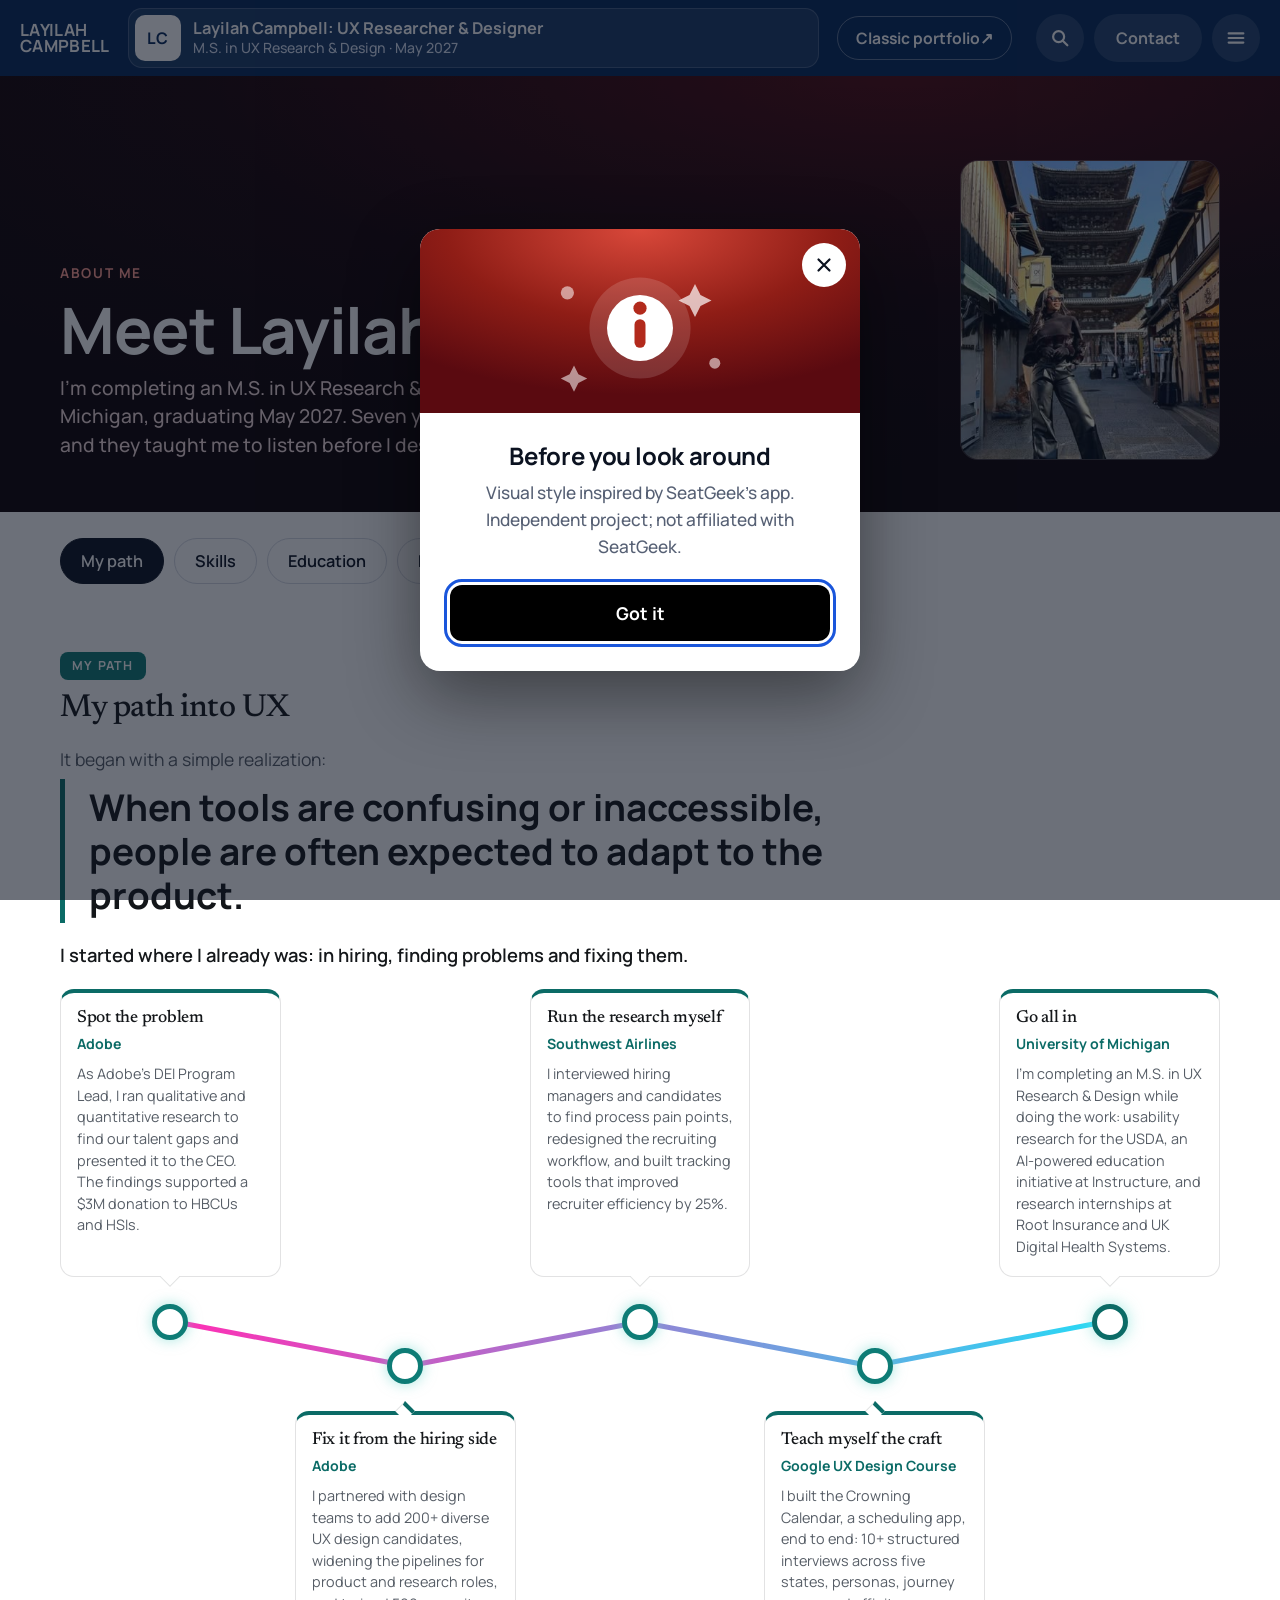
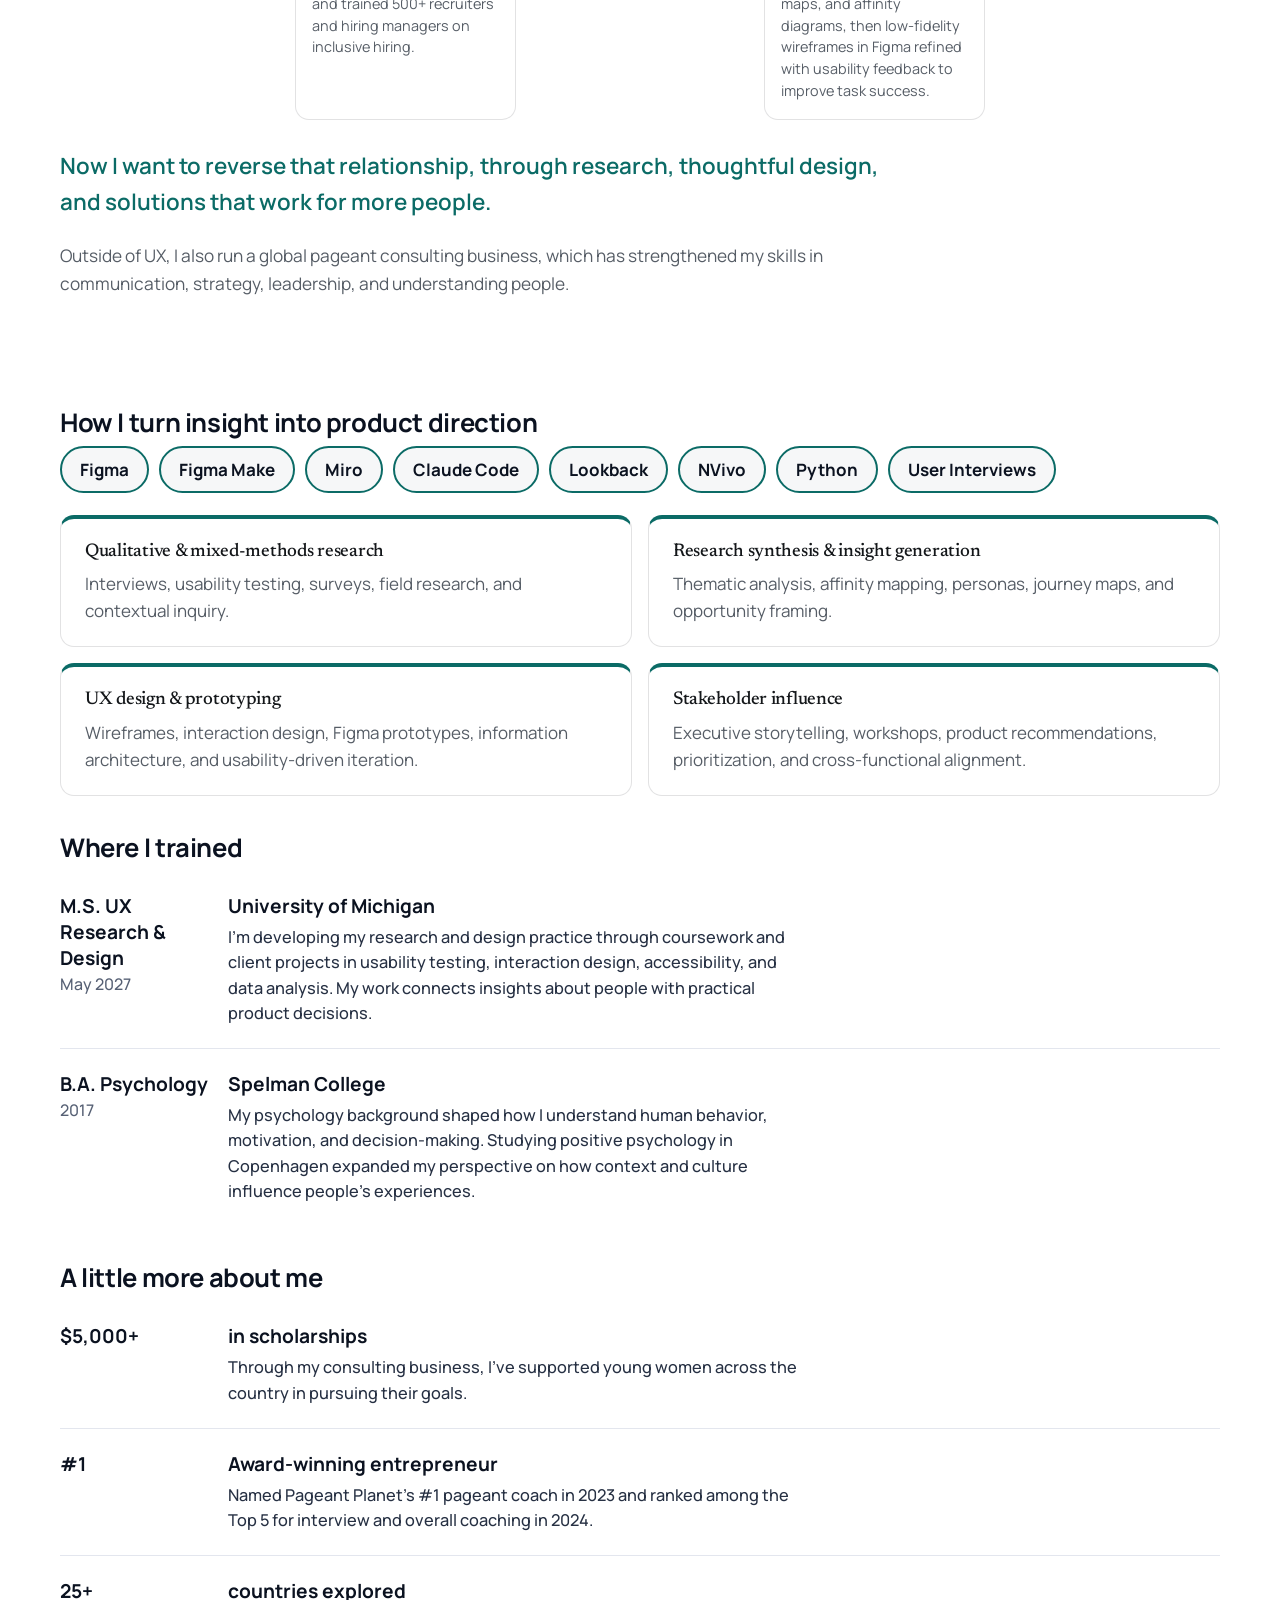
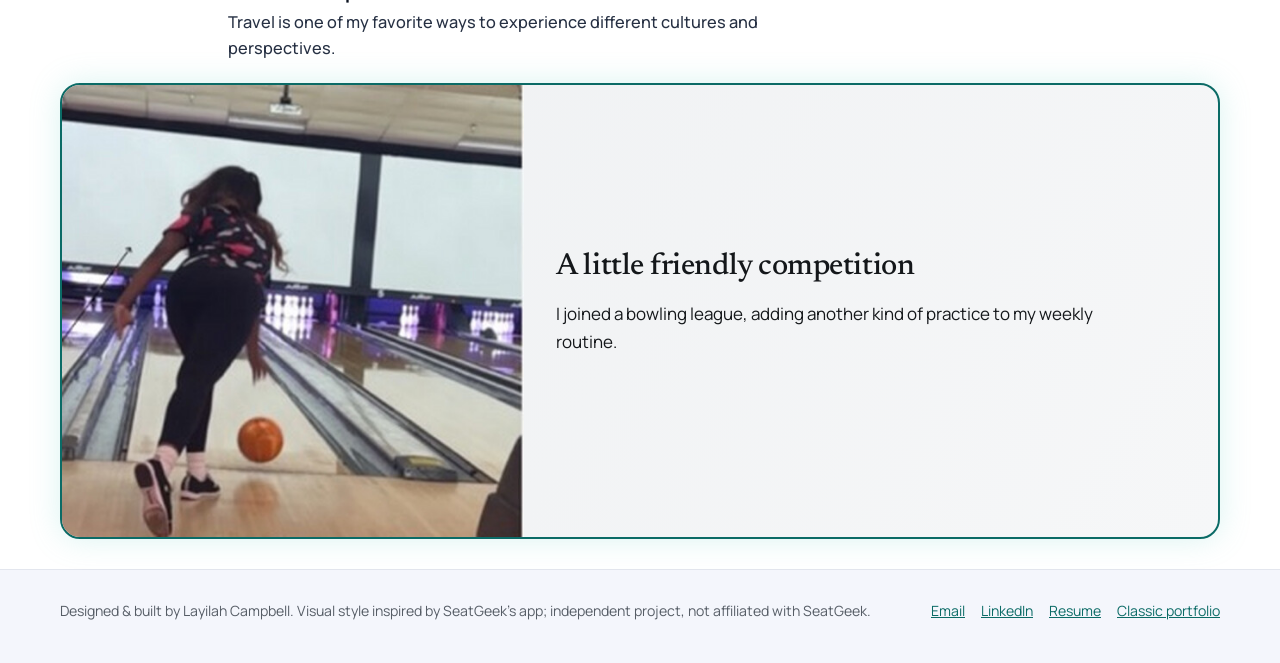
==== commit 65776516: "Resume: add the interactive portfolio link; point old links at the renamed site Co-Authored-By: Clau" ====
--- a/css/styles.css
+++ b/css/styles.css
@@ -678,7 +678,7 @@
 .comp-table tr:last-child th, .comp-table tr:last-child td { border-bottom: 0; }
 .comp-table td.yes { color: var(--accent); font-weight: 700; font-size: 1.15rem; }
 .comp-table td.no { color: var(--muted); }
-.comp-us { background: rgba(198, 242, 74, 0.12); color: #c6f24a !important; }
+.comp-us { background: rgba(198, 242, 74, 0.12); color: #3b6600 !important; }
 .comp-wrap:focus-visible { outline: 3px solid var(--gold-text); outline-offset: 2px; }
 
 .ds-type { display: flex; justify-content: center; }
@@ -1081,9 +1081,9 @@
 .skip { z-index: 100; }
 
 /* app (home) */
-body[data-page="home"] { overflow: hidden; height: 100dvh; }
-body[data-page="home"] main { display: block; width: auto; }
-body[data-page="home"] main > :not(.sr-only) { width: auto; margin: 0; max-width: none; }
+body[data-page="projects"] { overflow: hidden; height: 100dvh; }
+body[data-page="projects"] main { display: block; width: auto; }
+body[data-page="projects"] main > :not(.sr-only) { width: auto; margin: 0; max-width: none; }
 .sg-app { position: fixed; top: 76px; left: 0; right: 0; bottom: 0; display: grid; grid-template-columns: minmax(420px, 44%) 1fr; background: var(--sg-bg); border-radius: 22px 22px 0 0; overflow: hidden; }
 .sg-list { background: #fff; overflow-y: auto; scrollbar-width: thin; padding-bottom: 80px; }
 .sg-chips { position: sticky; top: 0; z-index: 3; display: flex; gap: 10px; padding: 18px 24px; background: #fff; border-bottom: 1px solid var(--sg-line); overflow-x: auto; scrollbar-width: none; }
@@ -1125,7 +1125,7 @@
 .sg-nbtns { display: flex; gap: 10px; flex-wrap: wrap; }
 .sg-btn { display: inline-flex; align-items: center; justify-content: center; min-height: 48px; padding: 0 22px; border-radius: 12px; background: var(--navy); color: #fff; font: 700 1rem "Manrope", sans-serif; text-decoration: none; border: 2px solid var(--navy); flex: 1; } .sg-btn:hover { background: var(--navy-2); } .sg-btn--line { background: #fff; color: var(--navy); } .sg-btn--line:hover { background: var(--sg-bg); } .sg-btn:focus-visible { outline: 3px solid var(--sg-blue); outline-offset: 2px; }
 .sg-mapbtn { display: none; }
-.sg-toast { position: fixed; z-index: 3000; top: 84px; left: 50%; transform: translateX(-50%); width: min(520px, calc(100% - 24px)); display: flex; align-items: center; gap: 8px; padding: 10px 6px 10px 16px; border-radius: 14px; background: var(--sg-ink); color: #fff; box-shadow: 0 10px 34px rgba(0,0,0,.35); transition: opacity .3s, transform .3s; } .sg-toast p { margin: 0; flex: 1; font: 500 .9rem/1.4 "Manrope", sans-serif; } .sg-toast button { all: unset; cursor: pointer; width: 44px; height: 44px; display: grid; place-items: center; border-radius: 8px; } .sg-toast button:focus-visible { outline: 3px solid #fff; } .sg-toast.is-out { opacity: 0; transform: translate(-50%, -10px); }
+.sg-toast { position: fixed; z-index: 3000; bottom: 20px; left: 24px; width: min(430px, calc(100% - 24px)); display: flex; align-items: center; gap: 8px; padding: 10px 6px 10px 16px; border-radius: 14px; background: var(--sg-ink); color: #fff; box-shadow: 0 10px 34px rgba(0,0,0,.35); transition: opacity .3s, transform .3s; } .sg-toast p { margin: 0; flex: 1; font: 500 .9rem/1.4 "Manrope", sans-serif; } .sg-toast button { all: unset; cursor: pointer; width: 44px; height: 44px; display: grid; place-items: center; border-radius: 8px; } .sg-toast button:focus-visible { outline: 3px solid #fff; } .sg-toast.is-out { opacity: 0; transform: translate(-50%, -10px); }
 
 @media (max-width: 1100px) { .sg-app { grid-template-columns: minmax(400px, 52%) 1fr; } .sg-row { grid-template-columns: 150px 1fr; } .sg-thumb { width: 150px; height: 112px; } .sg-side { grid-column: 2; text-align: left; display: flex; align-items: baseline; gap: 10px; flex-wrap: wrap; } .sg-small { margin: 0; max-width: none; } }
 @media (max-width: 800px) {
@@ -1134,7 +1134,7 @@
   .sg-chips { padding: 14px 14px; } .sg-sub { padding: 14px 14px 4px; } .sg-official { font-size: .9rem; } .sg-rows { padding: 4px 14px 90px; } .sg-row { grid-template-columns: 110px 1fr; gap: 12px; } .sg-thumb { width: 110px; height: 90px; } .sg-t { font-size: 1.2rem; } .sg-meta { font-size: .9rem; margin-bottom: 8px; } .sg-big { font-size: 1.15rem; } .sg-small { font-size: .88rem; }
   .sg-venue { width: 96%; } .sg-pin { font-size: .78rem; padding: 6px 9px; }
   .sg-mapbtn { display: inline-flex; align-items: center; justify-content: center; position: fixed; z-index: 8; left: 50%; bottom: 18px; transform: translateX(-50%); min-height: 52px; padding: 0 34px; border-radius: 999px; border: 0; background: var(--sg-ink); color: #fff; font: 800 1.05rem "Manrope", sans-serif; box-shadow: 0 6px 20px rgba(0,0,0,.3); cursor: pointer; } .sg-mapbtn:focus-visible { outline: 3px solid var(--sg-blue); outline-offset: 3px; }
-  .sg-notify { right: 12px; left: 12px; width: auto; bottom: 84px; } .sg-toast { top: 72px; }
+  .sg-notify { right: 12px; left: 12px; width: auto; bottom: 84px; } .sg-toast { bottom: 84px; }
 }
 @media (prefers-reduced-motion: reduce) { .sg-venue, .sg-pin, .sg-row, .sg-toast { transition: none; } }
 /* inner pages inherit the light site; keep the pill nav hidden */
@@ -1148,3 +1148,267 @@
 @media (max-width: 800px) { .sg-row { grid-template-columns: 100px 1fr; } .sg-thumb { width: 100px; height: 82px; } .sg-pn { display: none; } }
 @media (max-width: 800px) { .sg-notify { display: none !important; } }
 .case-hero .shot--hero img { max-height: 520px; width: 100%; object-fit: contain; object-position: center; background: #f1f2f6; }
+
+/* ---- Front page (dark maroon): headline, search-or-ask, chips, featured carousel ---- */
+body[data-page="home"] { background: radial-gradient(ellipse 90% 55% at 50% -8%, #4a0508 0, #1c0204 55%, #0d0102 100%) fixed #0d0102; color: #fff; min-height: 100dvh; }
+body[data-page="home"] .hud { position: relative; background: transparent; }
+body[data-page="home"] main > .fp { width: min(1180px, 100% - 48px); margin: 0 auto; }
+.sg-bar--front { max-width: 1180px; margin: 0 auto; padding: 0; height: 84px; gap: 28px; }
+.sg-brand--red { color: #ff6a5c; font-size: 1.25rem; }
+.sg-links { display: flex; gap: 26px; } .sg-links a { color: #f3dede; font: 500 1.05rem "Manrope", sans-serif; text-decoration: none; padding: 8px 0; border-bottom: 2px solid transparent; } .sg-links a:hover { color: #fff; border-bottom-color: #ff6a5c; } .sg-links a:focus-visible { outline: 3px solid #fff; outline-offset: 3px; }
+body[data-page="home"] .sg-ic, body[data-page="home"] .sg-pill { background: rgba(255,255,255,.1); }
+body[data-page="home"] .sg-menu { right: 0; top: 74px; }
+body[data-page="home"] .footer { background: transparent; border-top: 1px solid rgba(255,255,255,.12); color: #d9bcbc; } body[data-page="home"] .footer p, body[data-page="home"] .footer a { color: #d9bcbc; }
+.fp { padding: 40px 0 70px; text-align: center; }
+.fp-h { margin: 0 0 12px; font: 800 clamp(2rem, 5vw, 3.4rem)/1.08 "Manrope", sans-serif; letter-spacing: -.02em; color: #fff; text-shadow: none; }
+.fp-sub { margin: 0 0 34px; font: 500 clamp(1.05rem, 2vw, 1.3rem) "Manrope", sans-serif; color: #d9bcbc; }
+.fp-search { width: min(700px, 100%); margin: 0 auto 22px; display: flex; align-items: center; gap: 10px; padding: 12px 12px 12px 26px; border-radius: 999px; background: #fff; color: var(--sg-ink); box-shadow: 0 0 0 9px rgba(255,255,255,.07); }
+.fp-search:focus-within { box-shadow: 0 0 0 4px #fff, 0 0 0 8px #ff6a5c; }
+.fp-mag { width: 24px; height: 24px; color: #566074; flex: none; } .fp-search input { flex: 1; min-width: 0; border: 0; outline: 0; background: transparent; font: 500 1.2rem "Manrope", sans-serif; color: var(--sg-ink); padding: 14px 4px; } .fp-search input::placeholder { color: #566074; opacity: 1; }
+.fp-ask { all: unset; box-sizing: border-box; cursor: pointer; display: inline-flex; align-items: center; gap: 8px; min-height: 48px; padding: 0 20px; border-radius: 999px; border: 1px solid #d5d9e3; background: #fff; color: var(--sg-ink); font: 700 1rem "Manrope", sans-serif; } .fp-ask:hover { background: #f4f6fc; } .fp-ask:focus-visible { outline: 3px solid var(--sg-blue); outline-offset: 2px; }
+.fp-sp { display: inline-grid; place-items: center; color: #c93a2d; } .fp-sp svg { width: 16px; height: 16px; } .fp-chip .fp-sp { color: #ff7a6b; }
+.fp-chips { list-style: none; margin: 0 auto; padding: 0; max-width: 940px; display: flex; flex-wrap: wrap; justify-content: center; gap: 12px; }
+.fp-chip { all: unset; box-sizing: border-box; cursor: pointer; display: inline-flex; align-items: center; gap: 9px; min-height: 46px; padding: 0 20px; border-radius: 999px; background: rgba(255,255,255,.08); border: 1px solid rgba(255,255,255,.16); color: #fff; font: 500 1.02rem "Manrope", sans-serif; } .fp-chip:hover { background: rgba(255,255,255,.16); } .fp-chip:focus-visible { outline: 3px solid #fff; outline-offset: 3px; }
+.fp-answer { width: min(760px, 100%); margin: 28px auto 0; padding: 22px 26px 20px; border-radius: 18px; background: #fff; color: var(--sg-ink); text-align: left; box-shadow: 0 14px 44px rgba(0,0,0,.45); outline: none; } .fp-answer[hidden] { display: none; }
+.fp-ans-top { display: flex; align-items: center; gap: 10px; margin-bottom: 8px; } .fp-ans-top h2 { margin: 0; flex: 1; font: 800 1.2rem "Manrope", sans-serif; color: var(--sg-ink); text-shadow: none; }
+.fp-close { all: unset; cursor: pointer; width: 40px; height: 40px; display: grid; place-items: center; border-radius: 50%; color: var(--sg-ink); } .fp-close:hover { background: #f1f2f6; } .fp-close:focus-visible { outline: 3px solid var(--sg-blue); }
+.fp-answer p { margin: 0 0 12px; font: 500 1.05rem/1.55 "Manrope", sans-serif; color: #263043; }
+.fp-ans-links { list-style: none; margin: 0 0 12px; padding: 0; display: flex; flex-wrap: wrap; gap: 8px; } .fp-ans-links a { display: inline-flex; align-items: center; min-height: 44px; padding: 0 18px; border-radius: 999px; background: var(--navy); color: #fff; font: 700 .98rem "Manrope", sans-serif; text-decoration: none; } .fp-ans-links a:hover { background: var(--navy-2); } .fp-ans-links a:focus-visible, .fp-answer a:focus-visible { outline: 3px solid var(--sg-blue); outline-offset: 2px; }
+.fp-answer p a { color: var(--sg-blue); font-weight: 700; } .fp-answer .fp-note { margin: 0; font-size: .85rem; color: #566074; }
+.fp-feat { margin-top: 64px; padding-top: 30px; border-top: 1px solid rgba(255,255,255,.12); text-align: left; }
+.fp-feat-head { display: flex; justify-content: space-between; align-items: center; margin-bottom: 22px; } .fp-feat-head h2 { margin: 0; font: 800 1.45rem "Manrope", sans-serif; color: #fff; text-shadow: none; }
+.fp-arrows { display: flex; background: rgba(255,255,255,.1); border-radius: 999px; overflow: hidden; } .fp-arrows button { all: unset; cursor: pointer; width: 50px; height: 46px; display: grid; place-items: center; color: #fff; font: 700 1.5rem "Manrope", sans-serif; } .fp-arrows button:hover { background: rgba(255,255,255,.14); } .fp-arrows button:focus-visible { outline: 3px solid #fff; outline-offset: -3px; }
+.fp-cards { list-style: none; margin: 0; padding: 0 0 8px; display: flex; gap: 20px; overflow-x: auto; scroll-snap-type: x mandatory; scrollbar-width: none; } .fp-cards::-webkit-scrollbar { display: none; }
+.fp-card { position: relative; flex: 0 0 calc((100% - 60px) / 4); scroll-snap-align: start; min-width: 250px; }
+.fp-img { display: block; aspect-ratio: 16 / 10; border-radius: 14px; overflow: hidden; background: #f1f2f6; border: 1px solid rgba(255,255,255,.12); } .fp-img img { width: 100%; height: 100%; object-fit: contain; transition: transform .35s; } .fp-card:hover .fp-img img { transform: scale(1.04); }
+.fp-save { all: unset; cursor: pointer; position: absolute; top: 10px; right: 10px; width: 44px; height: 44px; display: grid; place-items: center; border-radius: 50%; background: rgba(4,40,90,.55); color: #fff; z-index: 2; } .fp-save svg { width: 24px; height: 24px; } .fp-save[aria-pressed="true"] svg path { fill: #ff6a5c; stroke: #ff6a5c; } .fp-save:focus-visible { outline: 3px solid #fff; outline-offset: 2px; }
+.fp-card h3 { margin: 14px 0 4px; font: 700 1.2rem/1.25 "Manrope", sans-serif; color: #fff; text-shadow: none; } .fp-card h3 a { color: inherit; text-decoration: none; } .fp-card h3 a::after { content: ""; position: absolute; inset: 0 0 auto 0; height: 0; } .fp-card h3 a:hover { text-decoration: underline; text-underline-offset: 4px; } .fp-card h3 a:focus-visible { outline: 3px solid #fff; outline-offset: 3px; }
+.fp-card p { margin: 0; color: #d9bcbc; font: 500 1rem "Manrope", sans-serif; }
+.fp-allrow { margin: 26px 0 0; } .fp-all { color: #fff; font: 700 1.02rem "Manrope", sans-serif; text-underline-offset: 5px; } .fp-all:focus-visible { outline: 3px solid #fff; outline-offset: 3px; }
+@media (max-width: 800px) { .sg-links { display: none; } .sg-bar--front { height: 70px; padding: 0 16px; } body[data-page="home"] .sg-pill { display: inline-flex; min-height: 42px; padding: 0 16px; } .fp { padding-top: 24px; } .fp-search { padding: 8px 8px 8px 18px; } .fp-search input { font-size: 1.05rem; } .fp-ask { padding: 0 14px; } .fp-card { flex-basis: 78%; } .fp-feat-head h2 { font-size: 1.25rem; } body[data-page="home"] main > .fp { width: calc(100% - 32px); } }
+@media (prefers-reduced-motion: reduce) { .fp-img img { transition: none; } }
+.fp-sub { max-width: 760px; margin-left: auto; margin-right: auto; line-height: 1.55; }
+body[data-page="home"] .lg { vertical-align: -.22em; margin: 0 .2em; } body[data-page="home"] .lg img { height: 1.3em; }
+
+.sg-pin { padding: 8px 16px 8px 12px; align-items: center; }
+.sg-pt { display: flex; flex-direction: column; line-height: 1.2; text-align: left; } .sg-pt b { font: 800 1rem "Manrope", sans-serif; } .sg-pm { font: 600 .86rem "Manrope", sans-serif; color: var(--sg-gray); } .sg-pin:hover .sg-pm, .sg-pin.is-hot .sg-pm { color: #cfe0ff; }
+@media (max-width: 800px) { .sg-pn { display: inline; } .sg-pin { padding: 6px 10px 6px 8px; gap: 6px; } .sg-pt b { font-size: .74rem; } .sg-pm { font-size: .68rem; } }
+@media (max-width: 800px) { .sg-venue { width: 88%; } }
+
+/* list and map embedded on the front page */
+.fp-embed { margin-top: 46px; text-align: left; }
+.fp-embed-h { margin: 0 0 14px; font: 800 1.5rem "Manrope", sans-serif; color: #fff; text-shadow: none; }
+.fp-embed .sg-app { position: relative; top: auto; left: auto; right: auto; bottom: auto; height: min(760px, 86dvh); grid-template-columns: minmax(430px, 52%) 1fr; border-radius: 20px; border: 1px solid rgba(255,255,255,.14); }
+.fp-embed .sg-list { height: 100%; } .fp-embed .sg-venue { width: min(94%, 600px); } .fp-embed .sg-zoom { top: 16px; right: 16px; } .fp-embed .sg-zoom button { width: 44px; height: 44px; }
+.fp-embed .sg-row { grid-template-columns: 150px 1fr auto; } .fp-embed .sg-thumb { width: 150px; height: 112px; } .fp-embed .sg-t { font-size: 1.35rem; } .fp-embed .sg-official { font-size: .95rem; } .fp-embed .sg-sub { gap: 8px; } .fp-embed .sg-pin { font-size: .9rem; }
+.fp-embed .sg-mapbtn { position: absolute; bottom: 16px; }
+@media (max-width: 1100px) { .fp-embed .sg-app { grid-template-columns: minmax(380px, 56%) 1fr; } .fp-embed .sg-row { grid-template-columns: 120px 1fr; } .fp-embed .sg-thumb { width: 120px; height: 92px; } }
+@media (max-width: 800px) { .fp-embed .sg-app { display: block; height: min(720px, 82dvh); } .fp-embed .sg-map { position: absolute; inset: 0; } .fp-embed .sg-row { grid-template-columns: 100px 1fr; } .fp-embed .sg-thumb { width: 100px; height: 82px; } .fp-embed .sg-t { font-size: 1.15rem; } }
+
+.sg-std-link { margin-left: auto; margin-right: 6px; display: inline-flex; align-items: center; min-height: 44px; padding: 0 18px; border-radius: 999px; border: 1px solid rgba(255,255,255,.35); color: #fff; font: 700 .98rem "Manrope", sans-serif; text-decoration: none; white-space: nowrap; }
+.sg-std-link:hover { background: rgba(255,255,255,.14); } .sg-std-link:focus-visible { outline: 3px solid #fff; outline-offset: 3px; }
+.sg-bar--front .sg-std-link { margin-left: auto; } .sg-bar--front .sg-right { margin-left: 0; } .sg-std-link--nav { margin-left: 0; }
+.sg-std { border-bottom: 1px solid var(--sg-line); border-radius: 8px 8px 0 0; color: var(--sg-blue) !important; }
+@media (max-width: 1000px) { .sg-std-link { display: none; } }
+
+@media (max-width: 800px) { .fp-chips { flex-wrap: nowrap; justify-content: flex-start; overflow-x: auto; scrollbar-width: none; margin: 0 -16px; padding: 4px 16px 8px; scroll-snap-type: x proximity; } .fp-chips::-webkit-scrollbar { display: none; } .fp-chips li { flex: none; scroll-snap-align: start; } .fp-chip { white-space: nowrap; } }
+.fp-embed .sg-official, .fp-embed .sg-list { color: var(--sg-ink); } .sg-official { color: var(--sg-ink); }
+
+.sg-pain { margin: 0 0 12px; max-width: 34em; color: #263043; font: 500 1rem/1.45 "Manrope", sans-serif; } .sg-pain b { color: var(--sg-ink); }
+.fp-proc { margin: 46px 0 0; text-align: left; } .fp-proc h2 { margin: 0 0 18px; font: 800 1.5rem "Manrope", sans-serif; color: #fff; text-shadow: none; }
+.fp-steps { --p: 0%; list-style: none; margin: 0 0 16px; padding: 0; display: grid; grid-template-columns: repeat(7, 1fr); position: relative; } .fp-steps::before { content: ""; position: absolute; left: calc(100% / 14); right: calc(100% / 14); top: 17px; height: 3px; border-radius: 2px; background: #8b6a6a; }
+.fp-steps li { position: relative; z-index: 1; } .fp-steps button { all: unset; box-sizing: border-box; width: 100%; display: flex; flex-direction: column; align-items: center; gap: 10px; cursor: pointer; padding-bottom: 6px; }
+.fp-dot { width: 36px; height: 36px; border-radius: 50%; display: grid; place-items: center; background: #1c0204; border: 3px solid #8b6a6a; color: #e6cccc; font: 700 .85rem "Manrope", sans-serif; } .fp-lbl { font: 700 .72rem "Manrope", sans-serif; letter-spacing: .1em; text-transform: uppercase; color: #e6cccc; }
+.is-on .fp-dot { background: #fff; border-color: #fff; color: #1c0204; box-shadow: 0 0 0 7px rgba(255,255,255,.16); } .is-on .fp-lbl { color: #fff; } .is-done .fp-dot { border-color: #ff6a5c; color: #ff9b8f; }
+.fp-pan { max-width: 760px; padding: 16px 22px; border-radius: 14px; background: #fff; color: var(--sg-ink); } .fp-pan b { display: block; font: 800 .75rem "Manrope", sans-serif; letter-spacing: .14em; text-transform: uppercase; color: #b33a0a; margin-bottom: 4px; } .fp-pan p { margin: 0; font: 500 1.02rem/1.55 "Manrope", sans-serif; color: #263043; }
+@media (max-width: 700px) { .fp-lbl { position: absolute; width: 1px; height: 1px; overflow: hidden; clip: rect(0 0 0 0); white-space: nowrap; } .fp-dot { width: 32px; height: 32px; } .fp-steps::before { top: 16px; } .fp-pan { padding: 14px 16px; } }
+
+/* dark hero, then light page (header flips on scroll, like SeatGeek) */
+body[data-page="home"] { background: #fff; color: var(--sg-ink); overflow-x: clip; }
+body[data-page="home"] .hud { position: fixed; top: 0; left: 0; right: 0; background: transparent; transition: background .2s, box-shadow .2s; }
+body[data-page="home"].is-light .hud { background: #fff; box-shadow: 0 1px 0 var(--sg-line); }
+body[data-page="home"].is-light .sg-links a { color: #263043; } body[data-page="home"].is-light .sg-links a:hover { color: var(--sg-ink); }
+body[data-page="home"].is-light .sg-std-link { color: var(--sg-ink); border-color: #c9ceda; } body[data-page="home"].is-light .sg-std-link:hover { background: #f1f2f6; }
+body[data-page="home"].is-light .sg-ic, body[data-page="home"].is-light .sg-pill { background: #f1f2f6; color: var(--sg-ink); }
+body[data-page="home"].is-light .sg-brand--red { color: #d62d1f; }
+body[data-page="home"].is-light .sg-bar a:focus-visible, body[data-page="home"].is-light .sg-bar button:focus-visible { outline-color: var(--sg-blue); }
+.fp-hero { position: relative; isolation: isolate; padding: 124px 0 64px; }
+.fp-hero::before { content: ""; position: absolute; z-index: -1; top: 0; bottom: 0; left: 50%; width: 100vw; transform: translateX(-50%); background: radial-gradient(ellipse 90% 70% at 50% -8%, #4a0508 0, #1c0204 60%, #0d0102 100%); }
+body[data-page="home"] .fp { padding-top: 0; }
+.fp-sw { position: relative; width: min(700px, 100%); margin: 0 auto 22px; } .fp-sw .fp-search { margin-bottom: 0; width: 100%; }
+.fp-pop { position: absolute; z-index: 30; top: calc(100% + 10px); left: 0; right: 0; max-height: 440px; overflow-y: auto; text-align: left; padding: 8px 22px 18px; border-radius: 22px; background: #fff; color: var(--sg-ink); box-shadow: 0 18px 50px rgba(0,0,0,.5); } .fp-pop[hidden] { display: none; }
+.fp-pop h2 { margin: 16px 0 10px; font: 800 1.1rem "Manrope", sans-serif; color: var(--sg-ink); text-shadow: none; }
+.fp-pcats { list-style: none; margin: 0; padding: 0; display: flex; flex-wrap: wrap; gap: 10px; } .fp-pcats a { display: inline-flex; align-items: center; gap: 8px; min-height: 46px; padding: 0 18px; border-radius: 999px; border: 1px solid #d5d9e3; color: var(--sg-ink); font: 700 1rem "Manrope", sans-serif; text-decoration: none; } .fp-pcats a:hover { background: #f4f6fc; } .fp-pcats .fp-sp { color: #c93a2d; }
+.fp-plist { list-style: none; margin: 0; padding: 0; } .fp-plist a { display: flex; align-items: center; gap: 14px; min-height: 56px; padding: 6px 8px; border-radius: 10px; color: var(--sg-ink); font: 700 1.05rem "Manrope", sans-serif; text-decoration: none; } .fp-plist a:hover { background: #f4f6fc; }
+.fp-pth { flex: none; width: 52px; height: 44px; border-radius: 8px; overflow: hidden; background: #f1f2f6; } .fp-pth img { width: 100%; height: 100%; object-fit: cover; display: block; }
+.fp-pop a:focus-visible { outline: 3px solid var(--sg-blue); outline-offset: 2px; }
+.fp-trust { display: grid; grid-template-columns: 1fr 1fr; gap: 0; margin: 34px 0 0; border: 1px solid var(--sg-line); border-radius: 18px; background: #fff; color: var(--sg-ink); text-align: left; } .fp-trust > div { display: grid; grid-template-columns: 44px 1fr; column-gap: 14px; padding: 22px 26px; } .fp-trust > div + div { border-left: 1px solid var(--sg-line); }
+.fp-ti { grid-row: span 2; width: 40px; height: 40px; border-radius: 50%; display: grid; place-items: center; background: #e6f4ea; color: var(--sg-green); font: 800 1.1rem "Manrope", sans-serif; } .fp-trust b { font: 800 1.1rem "Manrope", sans-serif; } .fp-trust p { margin: 4px 0 0; font: 500 1rem/1.5 "Manrope", sans-serif; color: var(--sg-gray); }
+.fp-proc h2, .fp-embed-h { color: var(--sg-ink); }
+.fp-steps::before { background: #c9ceda; } .fp-dot { background: #fff; border-color: #c9ceda; color: var(--sg-gray); } .fp-lbl { color: var(--sg-gray); }
+.is-on .fp-dot { background: var(--sg-ink); border-color: var(--sg-ink); color: #fff; box-shadow: 0 0 0 7px rgba(11,18,32,.1); } .is-on .fp-lbl { color: var(--sg-ink); } .is-done .fp-dot { border-color: #c93a2d; color: #b33a0a; }
+.fp-pan { background: #f4f6fc; border: 1px solid var(--sg-line); }
+.fp-embed .sg-app { border-color: var(--sg-line); }
+body[data-page="home"] .footer { background: #fff; border-top: 1px solid var(--sg-line); color: var(--sg-gray); } body[data-page="home"] .footer p, body[data-page="home"] .footer a { color: var(--sg-gray); }
+@media (max-width: 800px) { .fp-hero { padding-top: 100px; } .fp-trust { grid-template-columns: 1fr; } .fp-trust > div + div { border-left: 0; border-top: 1px solid var(--sg-line); } .fp-pop { padding: 6px 14px 14px; } }
+/* sticky next-steps bar on case studies (like a ticket-buying bar) */
+.sg-buy { position: fixed; z-index: 55; left: 0; right: 0; bottom: 0; padding: 12px 20px calc(12px + env(safe-area-inset-bottom)); background: #fff; border-top: 1px solid var(--sg-line); box-shadow: 0 -8px 30px rgba(11,18,32,.12); transform: translateY(110%); transition: transform .25s; } .sg-buy.is-in { transform: none; }
+.sg-buy-in { max-width: 1180px; margin: 0 auto; display: flex; align-items: center; gap: 12px; } .sg-buy-in p { margin: 0 auto 0 0; min-width: 0; display: flex; flex-direction: column; } .sg-buy-in b { font: 800 1.05rem "Manrope", sans-serif; color: var(--sg-ink); white-space: nowrap; overflow: hidden; text-overflow: ellipsis; } .sg-buy-in small { font: 500 .9rem "Manrope", sans-serif; color: var(--sg-gray); }
+.sg-buy-b { flex: none; display: inline-flex; align-items: center; min-height: 48px; padding: 0 26px; border-radius: 10px; background: var(--sg-ink); color: #fff; font: 700 1.02rem "Manrope", sans-serif; text-decoration: none; } .sg-buy-b:hover { background: #263043; } .sg-buy-b--o { background: #fff; color: var(--sg-ink); border: 1px solid #c9ceda; } .sg-buy-b--o:hover { background: #f4f6fc; } .sg-buy-b:focus-visible { outline: 3px solid var(--sg-blue); outline-offset: 2px; }
+body[data-page="project"] { padding-bottom: 76px; }
+@media (max-width: 600px) { .sg-buy-b--o { display: none; } .sg-buy { padding-left: 16px; padding-right: 16px; } }
+@media (prefers-reduced-motion: reduce) { .sg-buy, body[data-page="home"] .hud { transition: none; } }
+
+.case-meta--3 { grid-template-columns: repeat(3, 1fr); } @media (max-width: 760px) { .case-meta--3 { grid-template-columns: 1fr; } }
+.fold-h { margin: 34px 0 10px; font-size: 1.25rem; }
+
+.meta-line { display: flex; flex-wrap: wrap; gap: 4px 0; margin: 12px 0 0; font: 600 1rem/1.5 "Manrope", sans-serif; color: #263043; } .meta-line span:not(:last-child)::after { content: "\00b7"; margin: 0 12px; color: #6b7487; } .meta-sub { margin: 6px 0 0; font: 500 .98rem/1.5 "Manrope", sans-serif; color: #566074; } .meta-sub b { color: #263043; }
+.glance-boxes li { padding: 14px 18px; line-height: 1.45; }
+.expand-row { display: flex; justify-content: flex-end; margin: 0 0 10px; }
+@media (max-width: 640px) { .meta-line span:not(:last-child)::after { margin: 0 8px; } .expand-row { justify-content: flex-start; } }
+
+/* before / after screens: side by side, compact (click an image to enlarge) */
+.compare { margin: 0 0 22px; }
+.compare-label { margin: 0 0 8px !important; font-weight: 700; color: var(--sg-ink); }
+.compare-pair { display: grid; grid-template-columns: repeat(2, minmax(0, 1fr)); gap: 16px; align-items: start; }
+.compare-pair .shot { margin: 0; } .compare-pair figcaption { font-weight: 600; color: var(--sg-ink); font-size: .85rem; }
+.compare-pair--single { grid-template-columns: 1fr; }
+.cmp-col { min-width: 0; }
+.cmp-tag { margin: 0 0 6px !important; font: 800 .78rem "Manrope", sans-serif; text-transform: uppercase; letter-spacing: .1em; color: var(--sg-gray); } .cmp-tag--after { color: var(--sg-green); }
+.compare--page { margin: 0 0 24px; padding-bottom: 20px; border-bottom: 1px solid var(--line); }
+.compare--page .compare-label { display: flex; align-items: center; gap: 10px; font-size: 1.1rem; }
+.compare--page .shot img, .compare--page .shot--full img { width: 100%; max-height: 380px; object-fit: cover; object-position: top; background: #fdf3e4; cursor: zoom-in; }
+.cmp-after--multi { display: grid; grid-template-columns: 2fr 1fr; gap: 10px; align-items: start; } .cmp-after .shot { margin: 0; }
+.cmp-after--multi .shot:last-child img { object-fit: cover; }
+@media (max-width: 700px) { .compare-pair { grid-template-columns: 1fr; } .compare--page .shot img, .compare--page .shot--full img { max-height: 320px; } }
+@media (max-width: 800px) { .sg-toast { left: 12px; } }
+
+.sg-modal { position: fixed; inset: 0; z-index: 4000; display: grid; place-items: center; padding: 20px; background: rgba(11,18,32,.6); }
+.sg-modal-card { width: min(440px, 100%); padding: 28px 28px 24px; border-radius: 20px; background: #fff; color: var(--sg-ink); box-shadow: 0 24px 70px rgba(0,0,0,.45); text-align: left; outline: none; }
+.sg-modal-card h2 { margin: 0 0 10px; font: 800 1.4rem "Manrope", sans-serif; color: var(--sg-ink); text-shadow: none; }
+.sg-modal-card p { margin: 0 0 22px; font: 500 1.05rem/1.55 "Manrope", sans-serif; color: #263043; }
+.sg-modal-ok { all: unset; box-sizing: border-box; cursor: pointer; display: inline-flex; align-items: center; justify-content: center; min-height: 48px; padding: 0 30px; border-radius: 999px; background: var(--sg-ink); color: #fff; font: 700 1.02rem "Manrope", sans-serif; } .sg-modal-ok:hover { background: #263043; } .sg-modal-ok:focus-visible { outline: 3px solid var(--sg-blue); outline-offset: 3px; }
+
+.is-solo .sg-std-link, .is-solo .sg-std, .is-solo .sg-std-foot { display: none !important; }
+
+/* design system: colors and typography together */
+.ct { display: grid; grid-template-columns: 1fr 1fr; gap: 18px; align-items: start; } .ct .shot { margin: 0; } .ct img { width: 100%; max-height: 420px; object-fit: contain; object-position: top; background: #fff; }
+.ct .ds-type { display: block; } .ct .ds-type .shot img { width: 100%; max-height: 420px; }
+.sws { list-style: none; margin: 6px 0 10px; padding: 0; display: flex; gap: 10px; flex-wrap: wrap; } .sws li { display: flex; flex-direction: column; justify-content: flex-end; min-width: 150px; min-height: 62px; padding: 8px 12px; border-radius: 10px; border: 1px solid rgba(128,128,128,.35); background: var(--sw); color: var(--on); font-weight: 700; font-size: .85rem; } .sws small { font-weight: 600; font-size: .8rem; }
+.tf { margin: 0 0 14px; font-weight: 600; font-size: 1rem; }
+@media (max-width: 760px) { .ct { grid-template-columns: 1fr; } }
+
+/* working artifacts: one at a time, picked with buttons */
+.art-lead { margin: 16px 0 0; font-size: 1rem; color: var(--muted); } .art-lead b { margin-right: 8px; color: var(--strong); font-weight: 800; }
+.art-tabs { display: flex; flex-wrap: wrap; gap: 10px; margin: 10px 0 14px; }
+.art-tabs button { all: unset; cursor: pointer; box-sizing: border-box; min-height: 44px; padding: 0 18px; border-radius: 999px; border: 1px solid var(--line); background: var(--panel); color: var(--strong); font-weight: 600; font-size: 1rem; display: inline-flex; align-items: center; }
+.art-tabs button:hover { border-color: var(--strong); } .art-tabs button[aria-selected="true"] { background: var(--strong); color: var(--bg, #fff); border-color: var(--strong); } .art-tabs button:focus-visible, .art-nav button:focus-visible { outline: 3px solid var(--cyan); outline-offset: 2px; }
+.art-panel { border: 1px solid var(--line); border-radius: 18px; background: var(--panel); padding: 14px; }
+.art-slide[hidden] { display: none; } .art-slide .shot { margin: 0; } .art-slide .shot > img, .art-slide .shot img { display: block; width: auto; max-width: 100%; max-height: 480px; margin: 0 auto; object-fit: contain; cursor: zoom-in; background: #fff; }
+.art-slide figcaption { margin-top: 12px; font-size: .95rem; line-height: 1.5; }
+.art-ctl { display: flex; align-items: center; justify-content: space-between; gap: 16px; margin-top: 10px; }
+.art-hint { font-size: .85rem; color: var(--muted); }
+.art-nav { display: flex; align-items: center; gap: 6px; border: 1px solid var(--line); border-radius: 999px; padding: 2px; background: var(--panel); } .art-nav button { all: unset; cursor: pointer; width: 44px; height: 40px; display: grid; place-items: center; border-radius: 999px; font-weight: 700; font-size: 1.5rem; color: var(--strong); } .art-nav button:hover { background: var(--line); }
+.art-ct { min-width: 56px; text-align: center; font-weight: 700; font-size: .9rem; color: var(--strong); }
+@media (max-width: 700px) { .art-slide .shot img { max-height: 320px; } .art-ctl { flex-wrap: wrap; } }
+
+.concept-t { margin: 0; padding: 12px 14px 4px; font-size: 1.02rem; line-height: 1.3; font-weight: 800; }
+.concept-t { font-family: inherit; color: var(--strong); }
+
+/* case-study progress: boxes that fill in, short names on phones, sidebar on wide screens */
+.fprog { display: none !important; }
+.fstrip { overflow: visible !important; box-shadow: none; }
+.fcell:first-child { border-radius: 12px 0 0 12px; } .fcell:last-child { border-radius: 0 12px 12px 0; }
+.fcell[data-state] .fm { height: 40px; }
+.fcell .fm::before { content: "" !important; display: block !important; width: 20px; height: 20px; box-sizing: border-box; border: 2px solid var(--muted); border-radius: 5px; background: var(--panel, #fff); font-size: 14px; line-height: 16px; text-align: center; text-shadow: none !important; }
+.fcell[data-state="done"] .fm::before { content: "\2713" !important; background: var(--cyan); border-color: var(--cyan); color: #fff !important; font-weight: 800; }
+.fcell[data-state="now"] .fm::before { background: radial-gradient(circle, var(--cyan) 0 4px, #fff 5px) !important; border-color: #fff; }
+.fs { display: none; }
+@media (max-width: 1099px) { .fstrip-nav .fn { display: flex; flex-direction: column; align-items: center; gap: 0; padding: 8px 0 2px; font-size: .7rem; } .fs { display: block; font-size: .62rem; font-weight: 600; letter-spacing: 0; text-transform: none; } .fl { display: none !important; } }
+.sidetl { display: none; list-style: none; margin: 0; padding: 0; }
+@media (min-width: 1100px) {
+  body[data-page="project"] main { padding-left: 190px; }
+  .fstrip-nav { display: none; }
+  .sidetl { display: block; position: fixed; left: 28px; top: 50%; transform: translateY(-50%); z-index: 20; }
+  .sidetl li { position: relative; padding: 0 0 34px 34px; } .sidetl li:last-child { padding-bottom: 0; }
+  .sidetl li::before { content: ""; position: absolute; left: 9px; top: 20px; bottom: -2px; width: 2px; background: var(--bd); } .sidetl li:last-child::before { display: none; } .sidetl li[data-state="done"]::before { background: var(--cyan); }
+  .sidetl a { display: block; text-decoration: none; color: var(--muted); font-weight: 600; font-size: .95rem; line-height: 20px; }
+  .sidetl a::before { content: ""; position: absolute; left: 0; top: 0; width: 20px; height: 20px; box-sizing: border-box; border: 2px solid var(--muted); border-radius: 50%; background: var(--panel, #fff); text-align: center; font: 800 12px/16px inherit; color: #fff; }
+  .sidetl li[data-state="done"] a::before { content: "\2713"; background: var(--cyan); border-color: var(--cyan); }
+  .sidetl li[data-state="now"] a { color: var(--strong); font-weight: 800; } .sidetl li[data-state="now"] a::before { border-color: var(--cyan); box-shadow: inset 0 0 0 4px var(--cyan); }
+  .sidetl a:focus-visible { outline: 3px solid var(--cyan); outline-offset: 3px; }
+}
+.fcell { min-width: 0; }
+
+/* thin sticky bar on small screens */
+.tb { display: none; }
+@media (max-width: 1099px) {
+  .fstrip-nav { display: none !important; }
+  .tb { display: block; position: sticky; top: var(--tb-top, 64px); z-index: 30; margin: 0 0 14px; background: var(--bg, #fff); border-bottom: 1px solid var(--bd); box-shadow: 0 4px 12px rgba(0,0,0,.08); transition: transform .2s; }
+  .tb--away { transform: translateY(-110%); }
+  .tb-b { all: unset; box-sizing: border-box; width: 100%; min-height: 44px; display: flex; align-items: center; gap: 10px; padding: 0 16px; cursor: pointer; font-weight: 700; font-size: .95rem; color: var(--strong); }
+  .tb-b:focus-visible, .tb-l a:focus-visible { outline: 3px solid var(--cyan); outline-offset: -3px; }
+  .tb-c { font-weight: 600; color: var(--muted); }
+  .tb-v { margin-left: auto; width: 10px; height: 10px; border-right: 2px solid var(--muted); border-bottom: 2px solid var(--muted); transform: rotate(45deg); margin-top: -4px; }
+  .tb-b[aria-expanded="true"] .tb-v { transform: rotate(225deg); margin-top: 4px; }
+  .tb-l { list-style: none; margin: 0; padding: 6px 8px 10px; background: var(--bg, #fff); } .tb-l[hidden] { display: none; }
+  .tb-l a { display: flex; align-items: center; gap: 12px; min-height: 44px; padding: 0 8px; text-decoration: none; color: var(--soft-2, var(--strong)); font-weight: 600; font-size: 1rem; }
+  .tb-x { width: 20px; height: 20px; box-sizing: border-box; border: 2px solid var(--muted); border-radius: 5px; display: grid; place-items: center; font: 800 13px/1 inherit; color: #fff; }
+  .tb-l li[data-state="done"] .tb-x { background: var(--cyan); border-color: var(--cyan); } .tb-l li[data-state="done"] .tb-x::before { content: "\2713"; }
+  .tb-l li[data-state="now"] a { font-weight: 800; color: var(--strong); } .tb-l li[data-state="now"] .tb-x { border-color: var(--cyan); background: radial-gradient(circle, var(--cyan) 0 4px, transparent 5px); }
+}
+@media (prefers-reduced-motion: reduce) { .tb { transition: none; } }
+
+/* About page in the style of a ticket-marketplace category page */
+body[data-page="about"] main > .ab-hero { width: 100%; max-width: none; margin: 0; }
+body[data-page="about"] main > .ab-body { margin-inline: auto; }
+.ab-in { width: min(var(--maxw), 100% - 2 * var(--gutter)); margin-inline: auto; }
+.ab-hero { position: relative; color: #fff; padding: 84px 0 52px; background: linear-gradient(180deg, rgba(13,1,2,.15), rgba(13,1,2,.85)), radial-gradient(ellipse 90% 90% at 70% 0, #5a0a10 0, #1c0204 60%, #0d0102 100%); }
+.ab-hw { display: flex; justify-content: space-between; align-items: flex-end; gap: 32px; }
+.ab-eb { margin: 0 0 14px; font: 700 .85rem "Manrope", sans-serif; letter-spacing: .12em; text-transform: uppercase; color: #ff9b8f; }
+.ab-hero h1 { margin: 0 0 10px; font: 800 clamp(2.4rem, 6vw, 4rem)/1.05 "Manrope", sans-serif; letter-spacing: -.02em; color: #fff; text-shadow: none; }
+.ab-lede { margin: 0; max-width: 620px; font: 500 1.2rem/1.5 "Manrope", sans-serif; color: #f1d9d9; }
+.ab-hw img { flex: none; width: 260px; height: 300px; object-fit: cover; object-position: top; border-radius: 18px; border: 1px solid rgba(255,255,255,.2); }
+.ab-pills { display: flex; flex-wrap: wrap; gap: 10px; margin: 26px 0 8px; }
+.ab-pills a { display: inline-flex; align-items: center; min-height: 46px; padding: 0 20px; border-radius: 999px; border: 1px solid #d5d9e3; background: #fff; color: var(--sg-ink); font: 600 1.02rem "Manrope", sans-serif; text-decoration: none; }
+.ab-pills a:hover { border-color: var(--sg-ink); } .ab-pills a.is-on { background: var(--sg-ink); color: #fff; border-color: var(--sg-ink); } .ab-pills a:focus-visible { outline: 3px solid var(--sg-blue); outline-offset: 2px; }
+.ab-grid { display: grid; grid-template-columns: minmax(0, 1fr) 340px; gap: 48px; align-items: start; }
+.ab-h { margin: 34px 0 6px; font: 800 1.6rem "Manrope", sans-serif; color: var(--sg-ink); scroll-margin-top: 96px; }
+.ab-rows { list-style: none; margin: 0; padding: 0; }
+.ab-rows li { display: grid; grid-template-columns: 150px 1fr; gap: 18px; align-items: start; padding: 22px 0; border-top: 1px solid var(--sg-line); } .ab-rows li:first-child { border-top: 0; }
+.ab-d { font: 800 1.2rem "Manrope", sans-serif; color: var(--sg-ink); } .ab-d small { display: block; margin-top: 2px; font: 500 1rem "Manrope", sans-serif; color: var(--sg-gray); }
+.ab-t { margin: 0; font: 800 1.2rem "Manrope", sans-serif; color: var(--sg-ink); } .ab-x { margin: 6px 0 0; max-width: 580px; font: 500 1.02rem/1.55 "Manrope", sans-serif; color: #263043; }
+.ab-side { position: sticky; top: 96px; margin-top: 34px; border: 1px solid var(--sg-line); border-radius: 16px; padding: 6px 22px; background: #fff; }
+.ab-side div { display: grid; grid-template-columns: 44px 1fr; column-gap: 12px; padding: 18px 0; } .ab-side div + div { border-top: 1px solid var(--sg-line); }
+.ab-side i { grid-row: span 2; width: 40px; height: 40px; border-radius: 50%; background: #e6f4ea; color: var(--sg-green); display: grid; place-items: center; font: 800 1.1rem "Manrope", sans-serif; font-style: normal; }
+.ab-side b { font: 800 1.05rem "Manrope", sans-serif; color: var(--sg-ink); } .ab-side p { margin: 4px 0 0; font: 500 .98rem/1.5 "Manrope", sans-serif; color: var(--sg-gray); }
+@media (max-width: 900px) { .ab-grid { grid-template-columns: 1fr; gap: 0; } .ab-side { position: static; margin-top: 20px; } .ab-rows li { grid-template-columns: 1fr; gap: 6px; } .ab-hero { padding: 56px 0 36px; } .ab-hw img { display: none; } }
+body[data-page="about"] main > .path-section { margin-top: 10px; }
+body[data-page="about"] main > .ab-navw { margin-bottom: 0; }
+
+body[data-page="about"] .ab-grid { grid-template-columns: minmax(0, 1fr); }
+.comp-table caption { padding: 12px 0 8px 18px; }
+
+/* header: solid as soon as the page scrolls, so hero text never shows through it */
+body[data-page="home"].is-stuck .hud { background: #1c0204; box-shadow: 0 1px 0 rgba(255,255,255,.1); }
+body[data-page="home"].is-light .hud { background: #fff; box-shadow: 0 1px 0 var(--sg-line); }
+/* search suggestions sit above the sections below the hero */
+.fp-hero { z-index: 20; }
+body[data-page="home"] .fp-embed, body[data-page="home"] .fp-proc { position: relative; z-index: 1; }
+
+/* notice pop-up: illustrated top, centered message, full-width button */
+.sg-modal-card { position: relative; width: min(440px, 100%); padding: 0; overflow: hidden; text-align: center; }
+.sg-modal-art { background: radial-gradient(ellipse 80% 90% at 50% 0, #d9483a 0, #8f1d16 55%, #5a0a10 100%); padding: 22px 0 8px; } .sg-modal-art svg { width: 220px; height: 154px; display: block; margin: 0 auto; }
+.sg-modal-body { padding: 26px 30px 30px; }
+.sg-modal-card h2 { margin: 0 0 8px; font: 800 1.5rem "Manrope", sans-serif; }
+.sg-modal-card p { margin: 0 0 24px; font: 500 1.08rem/1.55 "Manrope", sans-serif; color: #566074; }
+.sg-modal-ok { width: 100%; min-height: 56px; border-radius: 12px; background: #000; font-size: 1.1rem; }
+.sg-modal-x { all: unset; box-sizing: border-box; position: absolute; top: 14px; right: 14px; width: 44px; height: 44px; display: grid; place-items: center; border-radius: 50%; background: #fff; color: #0b1220; cursor: pointer; z-index: 2; } .sg-modal-x svg { width: 22px; height: 22px; } .sg-modal-x:hover { background: #f1f2f6; } .sg-modal-x:focus-visible { outline: 3px solid #0b1220; outline-offset: 2px; box-shadow: 0 0 0 5px #fff; }
+
+.glance-boxes--2 { grid-template-columns: repeat(2, 1fr); }
+@media (max-width: 700px) { .glance-boxes--2 { grid-template-columns: 1fr; } }
+
+.sg-short { display: none; }
+@media (max-width: 520px) { .sg-et .sg-long { display: none; } .sg-et .sg-short { display: inline; } }
+@media (max-width: 520px) { .sg-bar:not(.sg-bar--front) .sg-right .sg-ic[aria-label="Search all projects"] { display: none; } .sg-et b { font-size: .88rem; } .sg-et small { font-size: .8rem; } }
+@media (max-width: 520px) { .sg-av { display: none; } .sg-event { padding-left: 14px; } }
